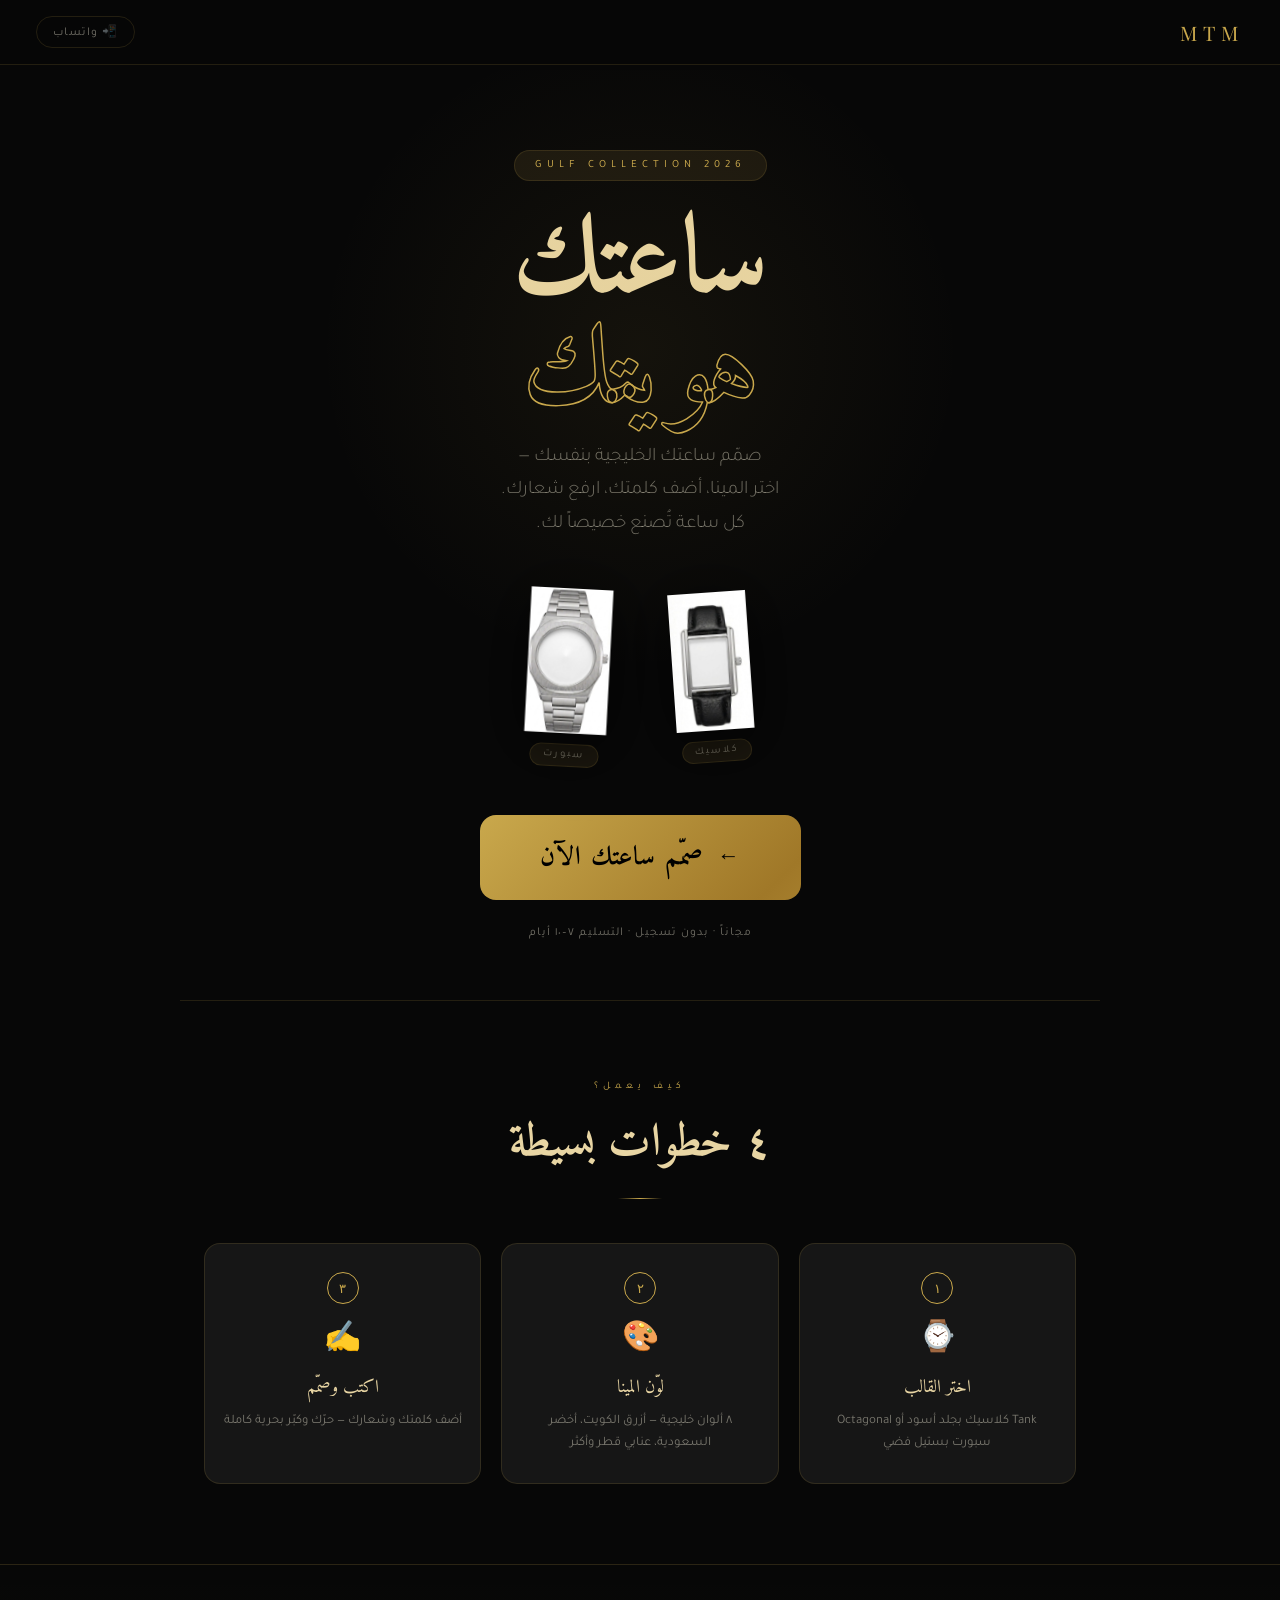
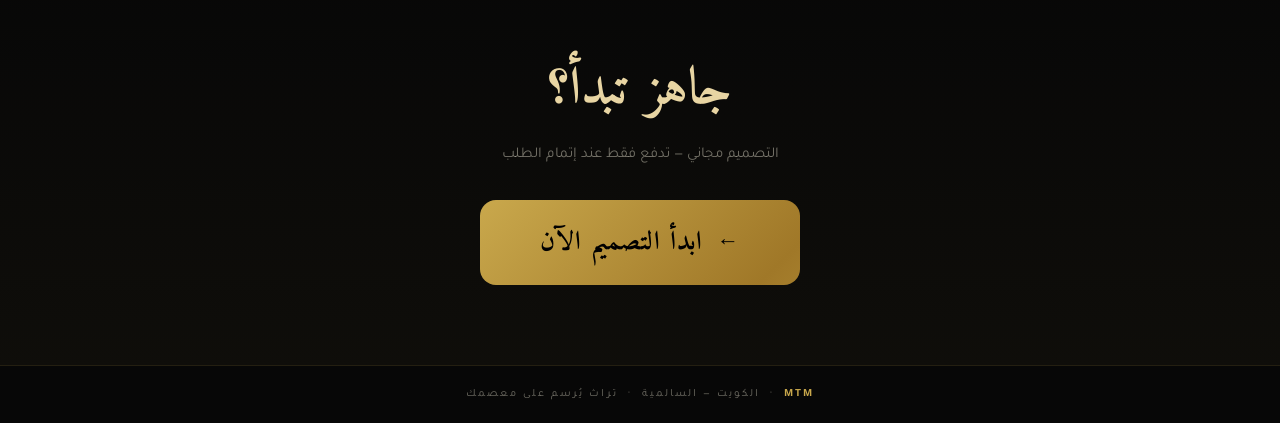
==== MTM_Watch_Designer.html @ 047b92a1 "Add files via upload" ====
<!DOCTYPE html>
<html lang="ar" dir="rtl">
<head>
<meta charset="UTF-8">
<meta name="viewport" content="width=device-width, initial-scale=1.0, user-scalable=no">
<title>MTM — صمّم ساعتك الخليجية</title>
<link href="https://fonts.googleapis.com/css2?family=Amiri:wght@400;700&family=Tajawal:wght@300;400;700&family=Playfair+Display:wght@400;700&display=swap" rel="stylesheet">
<style>
*{box-sizing:border-box;margin:0;padding:0;-webkit-tap-highlight-color:transparent}
:root{
  --gold:#c9a84c;--gold-light:#e8d5a3;--gold-dim:rgba(201,168,76,0.1);
  --black:#070707;--black2:#0f0f0f;--black3:#161616;--black4:#1e1e1e;
  --text:#f0ead8;--text-dim:rgba(240,234,216,0.45);
  --border:rgba(201,168,76,0.15);
}
html,body{min-height:100vh;background:var(--black);overflow-x:hidden}
body{font-family:'Tajawal',sans-serif;color:var(--text)}

/* ══════════════════════════════
   SHARED
══════════════════════════════ */
.page{display:none;min-height:100vh}
.page.active{display:block}

/* NAV */
nav{
  position:fixed;top:0;left:0;right:0;z-index:200;
  padding:16px 36px;
  display:flex;justify-content:space-between;align-items:center;
  border-bottom:1px solid var(--border);
  background:rgba(7,7,7,0.94);
  backdrop-filter:blur(24px);
}
.nav-logo{font-family:'Playfair Display',serif;font-size:20px;color:var(--gold);letter-spacing:6px;cursor:pointer}
.nav-back{
  display:none;align-items:center;gap:8px;
  background:transparent;border:1px solid var(--border);
  color:var(--text-dim);font-family:'Tajawal',sans-serif;font-size:13px;
  padding:7px 16px;border-radius:30px;cursor:pointer;transition:all .2s;
}
.nav-back:hover{border-color:var(--gold);color:var(--text)}
.nav-back.show{display:flex}
.nav-waio{
  font-size:12px;color:var(--text-dim);letter-spacing:1px;
  border:1px solid var(--border);padding:7px 16px;border-radius:30px;
  background:transparent;cursor:pointer;transition:all .2s;font-family:'Tajawal',sans-serif;
}
.nav-waio:hover{border-color:var(--gold);color:var(--gold)}

/* ══════════════════════════════
   PAGE 1 — LANDING
══════════════════════════════ */
#landing{padding-top:70px}

/* HERO */
.hero{
  min-height:100vh;display:flex;flex-direction:column;
  justify-content:center;align-items:center;text-align:center;
  padding:80px 24px 60px;position:relative;overflow:hidden;
}
.hero-glow{
  position:absolute;top:30%;left:50%;transform:translate(-50%,-50%);
  width:700px;height:700px;
  background:radial-gradient(circle,rgba(201,168,76,0.07) 0%,transparent 65%);
  pointer-events:none;
}
.eyebrow{
  font-size:11px;letter-spacing:5px;color:var(--gold);text-transform:uppercase;
  border:1px solid var(--border);padding:8px 20px;border-radius:30px;
  background:var(--gold-dim);margin-bottom:28px;
}
.hero-title{
  font-family:'Amiri',serif;
  font-size:clamp(52px,10vw,110px);
  color:var(--gold-light);line-height:1.0;margin-bottom:12px;
}
.hero-title .outline{
  color:transparent;-webkit-text-stroke:1.5px var(--gold);
}
.hero-sub{
  font-size:clamp(15px,2.2vw,19px);color:var(--text-dim);
  max-width:520px;line-height:1.75;margin-bottom:52px;font-weight:300;
}

/* WATCH PAIR */
.watch-pair{
  display:flex;gap:28px;justify-content:center;align-items:flex-end;
  margin-bottom:52px;
}
.wp{display:flex;flex-direction:column;align-items:center;gap:10px;cursor:pointer;transition:transform .35s}
.wp:hover{transform:translateY(-10px)}
.wp:nth-child(1){transform:rotate(-4deg) translateX(8px)}
.wp:nth-child(1):hover{transform:rotate(-4deg) translateX(8px) translateY(-10px)}
.wp:nth-child(2){transform:rotate(3deg) translateX(-8px) scale(1.05)}
.wp:nth-child(2):hover{transform:rotate(3deg) translateX(-8px) scale(1.05) translateY(-10px)}
.wp img{
  width:100px;height:138px;object-fit:contain;
  filter:drop-shadow(0 12px 30px rgba(0,0,0,0.7));
  border-radius:6px;
}
.wp-tag{
  font-size:10px;letter-spacing:2px;color:var(--text-dim);text-transform:uppercase;
  background:var(--gold-dim);border:1px solid var(--border);
  padding:4px 12px;border-radius:20px;
}

/* CTA */
@keyframes pulse-gold{
  0%{box-shadow:0 8px 32px rgba(201,168,76,0.3),0 0 0 0 rgba(201,168,76,0.35)}
  70%{box-shadow:0 8px 32px rgba(201,168,76,0.3),0 0 0 18px rgba(201,168,76,0)}
  100%{box-shadow:0 8px 32px rgba(201,168,76,0.3),0 0 0 0 rgba(201,168,76,0)}
}
.btn-cta{
  padding:20px 60px;
  background:linear-gradient(135deg,var(--gold),#a07828,var(--gold));
  background-size:200%;border:none;border-radius:16px;
  color:#000;font-family:'Amiri',serif;font-size:clamp(20px,3vw,26px);
  font-weight:700;letter-spacing:1px;cursor:pointer;
  transition:all .35s;
  animation:pulse-gold 2.5s infinite;
  display:inline-flex;align-items:center;gap:14px;
}
.btn-cta:hover{background-position:100%;transform:translateY(-3px);animation:none;box-shadow:0 18px 50px rgba(201,168,76,0.45)}
.btn-cta .ic{font-size:22px;transition:transform .3s}
.btn-cta:hover .ic{transform:translateX(-4px)}
.cta-note{margin-top:14px;font-size:12px;color:var(--text-dim);letter-spacing:1px}

/* STEPS */
.steps-sec{
  padding:80px 24px;max-width:920px;margin:0 auto;text-align:center;
  border-top:1px solid var(--border);
}
.sec-eyebrow{font-size:10px;letter-spacing:5px;color:var(--gold);text-transform:uppercase;margin-bottom:10px}
.sec-title{font-family:'Amiri',serif;font-size:clamp(28px,4vw,46px);color:var(--gold-light);margin-bottom:8px}
.gold-line{width:44px;height:1px;background:linear-gradient(90deg,transparent,var(--gold),transparent);margin:14px auto 44px}
.steps-grid{display:grid;grid-template-columns:repeat(3,1fr);gap:20px}
@media(max-width:600px){.steps-grid{grid-template-columns:1fr}.wp img{width:80px;height:110px}.hero-title{font-size:clamp(42px,12vw,80px)}}
.scard{
  background:var(--black3);border:1px solid var(--border);
  border-radius:16px;padding:28px 18px;transition:all .3s;
}
.scard:hover{border-color:rgba(201,168,76,0.4);transform:translateY(-5px)}
.scard-num{
  width:32px;height:32px;border:1px solid var(--gold);border-radius:50%;
  color:var(--gold);font-family:'Playfair Display',serif;font-size:13px;
  display:flex;align-items:center;justify-content:center;margin:0 auto 14px;
}
.scard-ico{font-size:30px;margin-bottom:12px}
.scard-title{font-family:'Amiri',serif;font-size:18px;color:var(--gold-light);margin-bottom:8px}
.scard-desc{font-size:13px;color:var(--text-dim);line-height:1.7}

/* BOTTOM CTA */
.bottom{
  padding:80px 24px;text-align:center;
  border-top:1px solid var(--border);
  background:linear-gradient(0deg,rgba(201,168,76,0.04),transparent);
}
.bottom h2{font-family:'Amiri',serif;font-size:clamp(28px,5vw,52px);color:var(--gold-light);margin-bottom:10px}
.bottom p{font-size:15px;color:var(--text-dim);margin-bottom:36px}

footer{text-align:center;padding:22px;border-top:1px solid var(--border);font-size:11px;color:var(--text-dim);letter-spacing:2px}
footer b{color:var(--gold)}

/* ══════════════════════════════
   PAGE 2 — EDITOR
══════════════════════════════ */
#editor{padding-top:70px}

.editor-layout{
  display:grid;grid-template-columns:1fr 380px;
  max-width:1120px;margin:0 auto;padding:28px 20px 60px;
  align-items:start;gap:0;
}
@media(max-width:820px){.editor-layout{grid-template-columns:1fr}}

.preview-col{display:flex;flex-direction:column;align-items:center;gap:14px;position:sticky;top:80px}
.canvas-lbl{font-size:10px;letter-spacing:3px;color:var(--text-dim);text-transform:uppercase}
#watchCanvas{
  display:block;max-width:360px;width:100%;
  filter:drop-shadow(0 18px 50px rgba(0,0,0,0.8));
  touch-action:none;cursor:default;border-radius:4px;
}
#watchCanvas.cur-move{cursor:move}
#watchCanvas.cur-resize{cursor:nwse-resize}
.drag-hint{font-size:11px;color:var(--text-dim);text-align:center;max-width:320px;line-height:1.6}
.drag-hint b{color:var(--gold)}

.ctrl-col{padding-left:28px;display:flex;flex-direction:column;gap:16px}
@media(max-width:820px){.ctrl-col{padding-left:0;padding-top:16px}}

.sec{background:var(--black3);border:1px solid var(--border);border-radius:14px;padding:18px}
.sec-hdr{display:flex;align-items:center;gap:10px;margin-bottom:14px}
.badge{
  width:26px;height:26px;border:1px solid var(--gold);border-radius:50%;
  color:var(--gold);font-family:'Playfair Display',serif;font-size:11px;
  display:flex;align-items:center;justify-content:center;flex-shrink:0;
}
.stitle{font-family:'Amiri',serif;font-size:17px;color:var(--gold-light)}

/* watch selector */
.wgrid{display:grid;grid-template-columns:1fr 1fr;gap:10px}
.wopt{position:relative;border:2px solid var(--border);border-radius:12px;overflow:hidden;cursor:pointer;transition:all .3s;background:#f4f4f4}
.wopt img{width:100%;height:150px;object-fit:contain;padding:8px;display:block;transition:transform .3s}
.wopt:hover{border-color:rgba(201,168,76,0.6);transform:translateY(-2px)}
.wopt:hover img{transform:scale(1.04)}
.wopt.active{border-color:var(--gold);box-shadow:0 0 0 1px var(--gold),0 4px 18px rgba(201,168,76,0.2)}
.wlbl{text-align:center;padding:6px 8px 10px;background:var(--black3)}
.wname{font-family:'Amiri',serif;font-size:14px;color:var(--gold-light);margin-bottom:1px}
.wdesc{font-size:10px;color:var(--text-dim)}
.chk{position:absolute;top:7px;right:7px;width:19px;height:19px;background:var(--gold);border-radius:50%;color:#000;font-size:10px;display:none;align-items:center;justify-content:center;font-weight:900;z-index:2}
.wopt.active .chk{display:flex}

/* colors */
.cgrid{display:grid;grid-template-columns:repeat(4,1fr);gap:8px}
.cbtn{height:44px;border-radius:10px;border:2px solid transparent;cursor:pointer;transition:all .22s;display:flex;align-items:flex-end;justify-content:center;padding-bottom:4px}
.cbtn:hover{transform:scale(1.08)}
.cbtn.active{border-color:var(--gold)!important;box-shadow:0 0 0 1px var(--gold)}
.cbtn span{font-size:9px;color:rgba(255,255,255,0.85);font-weight:700;text-shadow:0 1px 3px rgba(0,0,0,0.9)}

/* text input */
.tinp-wrap{background:rgba(0,0,0,0.3);border:1px solid var(--border);border-radius:10px;padding:12px;transition:border-color .3s}
.tinp-wrap:focus-within{border-color:rgba(201,168,76,0.5)}
.lbl{font-size:10px;letter-spacing:2px;color:var(--text-dim);text-transform:uppercase;display:block;margin-bottom:8px}
.tinp{width:100%;background:transparent;border:none;outline:none;color:var(--gold-light);font-family:'Amiri',serif;font-size:22px;text-align:center;direction:rtl;caret-color:var(--gold)}
.tinp::placeholder{color:rgba(201,168,76,0.15);font-size:16px}

.font-row{display:flex;gap:7px;flex-wrap:wrap;margin-top:10px}
.fpill{padding:5px 12px;border:1px solid var(--border);border-radius:30px;background:transparent;color:var(--text-dim);font-size:12px;cursor:pointer;transition:all .2s}
.fpill:hover{border-color:var(--gold);color:var(--text)}
.fpill.active{background:rgba(201,168,76,0.1);border-color:var(--gold);color:var(--gold-light)}

.tcolor-row{display:flex;gap:7px;margin-top:10px;flex-wrap:wrap}
.tclr{width:26px;height:26px;border-radius:50%;border:2px solid transparent;cursor:pointer;transition:all .2s}
.tclr:hover{transform:scale(1.15)}
.tclr.active{border-color:var(--gold);box-shadow:0 0 0 1px var(--gold)}

.slider-row{display:flex;align-items:center;gap:10px;margin-top:10px}
.slbl{font-size:11px;color:var(--text-dim);width:26px;text-align:center}
input[type=range]{flex:1;-webkit-appearance:none;height:3px;background:var(--border);border-radius:2px;outline:none}
input[type=range]::-webkit-slider-thumb{-webkit-appearance:none;width:16px;height:16px;border-radius:50%;background:var(--gold);cursor:pointer;box-shadow:0 0 6px rgba(201,168,76,.5)}

/* image upload */
.upload-area{border:1.5px dashed var(--border);border-radius:10px;padding:16px;text-align:center;cursor:pointer;transition:all .3s;position:relative}
.upload-area:hover{border-color:var(--gold);background:rgba(201,168,76,0.03)}
.upload-area input{position:absolute;inset:0;opacity:0;cursor:pointer;width:100%;height:100%}
.upload-ico{font-size:24px;margin-bottom:5px}
.upload-txt{font-size:12px;color:var(--text-dim)}
.upload-txt b{color:var(--gold);display:block;margin-bottom:2px}
.img-ctrls{display:none;margin-top:10px}
.img-ctrls.show{display:block}
.layer-btns{display:flex;gap:7px;margin-top:8px}
.lbtn{flex:1;padding:6px;border:1px solid var(--border);border-radius:8px;background:transparent;color:var(--text-dim);font-size:12px;cursor:pointer;transition:all .2s;font-family:'Tajawal',sans-serif}
.lbtn:hover{border-color:var(--gold);color:var(--text)}
.lbtn.rm:hover{border-color:#e55;color:#e55}

/* action buttons */
.btn-gold{width:100%;padding:14px;background:linear-gradient(135deg,var(--gold),#9a6e1a);border:none;border-radius:12px;color:#000;font-family:'Amiri',serif;font-size:19px;font-weight:700;cursor:pointer;transition:all .3s;box-shadow:0 6px 20px rgba(201,168,76,.25)}
.btn-gold:hover{transform:translateY(-2px);box-shadow:0 12px 30px rgba(201,168,76,.35)}
.btn-out{width:100%;padding:11px;background:transparent;border:1px solid var(--border);border-radius:12px;color:var(--text-dim);font-size:13px;cursor:pointer;transition:all .3s;margin-top:8px;font-family:'Tajawal',sans-serif}
.btn-out:hover{border-color:var(--gold);color:var(--text)}
</style>
</head>
<body>

<!-- NAV (shared) -->
<nav>
  <div class="nav-logo" onclick="goPage('landing')">MTM</div>
  <button class="nav-back" id="navBack" onclick="goPage('landing')">← رجوع للرئيسية</button>
  <button class="nav-waio" onclick="openWA()">📲 واتساب</button>
</nav>

<!-- ══════════════════════════════
     PAGE 1: LANDING
══════════════════════════════ -->
<div class="page active" id="landing">

  <section class="hero">
    <div class="hero-glow"></div>
    <div class="eyebrow">Gulf Collection 2026</div>
    <h1 class="hero-title">
      ساعتك<br><span class="outline">هويتك</span>
    </h1>
    <p class="hero-sub">
      صمّم ساعتك الخليجية بنفسك —<br>
      اختر المينا، أضف كلمتك، ارفع شعارك.<br>
      كل ساعة تُصنع خصيصاً لك.
    </p>

    <div class="watch-pair">
      <div class="wp" onclick="goPage('editor')">
        <img id="lp1" src="" alt="كلاسيك">
        <span class="wp-tag">كلاسيك</span>
      </div>
      <div class="wp" onclick="goPage('editor')">
        <img id="lp2" src="" alt="سبورت">
        <span class="wp-tag">سبورت</span>
      </div>
    </div>

    <div style="display:flex;flex-direction:column;align-items:center;gap:12px">
      <button class="btn-cta" onclick="goPage('editor')">
        <span class="ic">←</span>
        صمّم ساعتك الآن
      </button>
      <span class="cta-note">مجاناً · بدون تسجيل · التسليم ٧–١٠ أيام</span>
    </div>
  </section>

  <section class="steps-sec">
    <div class="sec-eyebrow">كيف يعمل؟</div>
    <h2 class="sec-title">٤ خطوات بسيطة</h2>
    <div class="gold-line"></div>
    <div class="steps-grid">
      <div class="scard">
        <div class="scard-num">١</div>
        <div class="scard-ico">⌚</div>
        <div class="scard-title">اختر القالب</div>
        <div class="scard-desc">Tank كلاسيك بجلد أسود أو Octagonal سبورت بستيل فضي</div>
      </div>
      <div class="scard">
        <div class="scard-num">٢</div>
        <div class="scard-ico">🎨</div>
        <div class="scard-title">لوّن المينا</div>
        <div class="scard-desc">٨ ألوان خليجية — أزرق الكويت، أخضر السعودية، عنابي قطر وأكثر</div>
      </div>
      <div class="scard">
        <div class="scard-num">٣</div>
        <div class="scard-ico">✍️</div>
        <div class="scard-title">اكتب وصمّم</div>
        <div class="scard-desc">أضف كلمتك وشعارك — حرّك وكبّر بحرية كاملة</div>
      </div>
    </div>
  </section>

  <section class="bottom">
    <h2>جاهز تبدأ؟</h2>
    <p>التصميم مجاني — تدفع فقط عند إتمام الطلب</p>
    <button class="btn-cta" onclick="goPage('editor')">
      <span class="ic">←</span> ابدأ التصميم الآن
    </button>
  </section>

  <footer><b>MTM</b> &nbsp;·&nbsp; الكويت — السالمية &nbsp;·&nbsp; تراث يُرسم على معصمك</footer>
</div>

<!-- ══════════════════════════════
     PAGE 2: EDITOR
══════════════════════════════ -->
<div class="page" id="editor">
  <div class="editor-layout">

    <!-- CANVAS -->
    <div class="preview-col">
      <span class="canvas-lbl">المحرر المباشر</span>
      <canvas id="watchCanvas" width="500" height="620"></canvas>
      <p class="drag-hint"><b>اسحب</b> النص أو الصورة لتحريكهما · <b>اسحب الزاوية</b> لتغيير الحجم</p>
    </div>

    <!-- CONTROLS -->
    <div class="ctrl-col">

      <!-- 1. Template -->
      <div class="sec">
        <div class="sec-hdr"><div class="badge">١</div><div class="stitle">اختر القالب</div></div>
        <div class="wgrid">
          <div class="wopt active" id="opt1" onclick="selWatch(1)">
            <div class="chk">✓</div>
            <img id="th1" src="" alt="كلاسيك">
            <div class="wlbl"><div class="wname">كلاسيك</div><div class="wdesc">Tank · جلد</div></div>
          </div>
          <div class="wopt" id="opt2" onclick="selWatch(2)">
            <div class="chk">✓</div>
            <img id="th2" src="" alt="سبورت">
            <div class="wlbl"><div class="wname">سبورت</div><div class="wdesc">Octagonal · ستيل</div></div>
          </div>
        </div>
      </div>

      <!-- 2. Color -->
      <div class="sec">
        <div class="sec-hdr"><div class="badge">٢</div><div class="stitle">لون المينا</div></div>
        <div class="cgrid">
          <button class="cbtn active" style="background:linear-gradient(135deg,#1a3a7a,#0d2055)" data-color="#1a3a7a" data-name="أزرق كويتي" onclick="setDial(this)"><span>كويت</span></button>
          <button class="cbtn" style="background:linear-gradient(135deg,#0f4a1a,#062e0e)" data-color="#0f4a1a" data-name="أخضر سعودي" onclick="setDial(this)"><span>سعودية</span></button>
          <button class="cbtn" style="background:linear-gradient(135deg,#7a1a40,#4a0d26)" data-color="#7a1a40" data-name="عنابي قطري" onclick="setDial(this)"><span>قطر</span></button>
          <button class="cbtn" style="background:linear-gradient(135deg,#111,#222);border-color:rgba(255,255,255,0.1)!important" data-color="#111111" data-name="أسود فاخر" onclick="setDial(this)"><span>إمارات</span></button>
          <button class="cbtn" style="background:linear-gradient(135deg,#4a0d0d,#2e0808)" data-color="#4a0d0d" data-name="أحمر بحريني" onclick="setDial(this)"><span>بحرين</span></button>
          <button class="cbtn" style="background:linear-gradient(135deg,#1a4a1a,#0d2e0d)" data-color="#1a4a1a" data-name="أخضر عُماني" onclick="setDial(this)"><span>عُمان</span></button>
          <button class="cbtn" style="background:linear-gradient(135deg,#c9a84c,#8a6820)" data-color="#8a6820" data-name="ذهبي فاخر" onclick="setDial(this)"><span>ذهبي</span></button>
          <button class="cbtn" style="background:linear-gradient(135deg,#efefef,#d5d5d5)" data-color="#e8e8e8" data-name="أبيض كريمي" onclick="setDial(this)"><span style="color:#555">أبيض</span></button>
        </div>
      </div>

      <!-- 3. Text -->
      <div class="sec">
        <div class="sec-hdr"><div class="badge">٣</div><div class="stitle">النص (اسحبه للتحريك)</div></div>
        <div class="tinp-wrap">
          <span class="lbl">اكتب هنا</span>
          <input class="tinp" id="textInput" type="text" maxlength="20" placeholder="اكتب..." value="" dir="rtl" oninput="updText()">
        </div>
        <div class="font-row">
          <button class="fpill active" onclick="setFont(this,'Amiri')">أميري</button>
          <button class="fpill" onclick="setFont(this,'Tajawal')">تجوال</button>
          <button class="fpill" onclick="setFont(this,'serif')" style="direction:ltr">Classic</button>
        </div>
        <div style="margin-top:10px">
          <span class="lbl" style="margin-bottom:6px;display:block">لون النص</span>
          <div class="tcolor-row">
            <div class="tclr active" style="background:#fff" data-tc="#ffffff" onclick="setTC(this)"></div>
            <div class="tclr" style="background:#c9a84c" data-tc="#c9a84c" onclick="setTC(this)"></div>
            <div class="tclr" style="background:#000;border-color:#333" data-tc="#000000" onclick="setTC(this)"></div>
            <div class="tclr" style="background:#e8d5a3" data-tc="#e8d5a3" onclick="setTC(this)"></div>
            <div class="tclr" style="background:#7ec8e3" data-tc="#7ec8e3" onclick="setTC(this)"></div>
            <div class="tclr" style="background:#f4a261" data-tc="#f4a261" onclick="setTC(this)"></div>
          </div>
        </div>
        <div class="slider-row">
          <span class="slbl">ص</span>
          <input type="range" id="fontSz" min="14" max="60" value="28" oninput="updText()">
          <span class="slbl">ك</span>
        </div>
      </div>

      <!-- 4. Image -->
      <div class="sec">
        <div class="sec-hdr"><div class="badge">٤</div><div class="stitle">أضف صورة (اسحبها)</div></div>
        <div class="upload-area">
          <input type="file" accept="image/*" onchange="loadImg(event)">
          <div class="upload-ico">🖼</div>
          <div class="upload-txt"><b>ارفع صورتك</b>شعار · نقش · رمز</div>
        </div>
        <div class="img-ctrls" id="imgCtrls">
          <span class="lbl" style="margin:8px 0 4px;display:block">حجم الصورة</span>
          <div class="slider-row">
            <span class="slbl">ص</span>
            <input type="range" id="imgSz" min="20" max="300" value="100" oninput="updImgSz()">
            <span class="slbl">ك</span>
          </div>
          <div class="layer-btns">
            <button class="lbtn" onclick="bringF()">للأمام ↑</button>
            <button class="lbtn" onclick="sendB()">للخلف ↓</button>
            <button class="lbtn rm" onclick="rmImg()">🗑 حذف</button>
          </div>
        </div>
      </div>

      <!-- Actions -->
      <div>
        <button class="btn-gold" onclick="openWA()">📲 اطلب تصميمك على واتساب</button>
        <button class="btn-out" onclick="dlCanvas()">⬇ تحميل التصميم PNG</button>
      </div>

    </div>
  </div>
</div>

<!-- ══════════════════════════════
     JAVASCRIPT
══════════════════════════════ -->
<script>
// ── IMAGES ──
var I1=new Image(), I2=new Image();
I1.src='[data-uri]';
I2.src='[data-uri]';
['lp1','th1'].forEach(function(id){document.getElementById(id).src=I1.src});
['lp2','th2'].forEach(function(id){document.getElementById(id).src=I2.src});

// ── ROUTING ──
function goPage(name){
  document.querySelectorAll('.page').forEach(function(p){p.classList.remove('active')});
  document.getElementById(name).classList.add('active');
  document.getElementById('navBack').classList.toggle('show', name==='editor');
  window.scrollTo(0,0);
  if(name==='editor') draw();
}

// ── CANVAS ──
var canvas=document.getElementById('watchCanvas');
var ctx=canvas.getContext('2d');
var CW=canvas.width, CH=canvas.height;

var DIAL={
  1:{type:'rect',cx:.500,cy:.455,hw:.228,hh:.305},
  2:{type:'circ',cx:.500,cy:.450,r:.293}
};

var S={watchIdx:1,dialColor:'#1a3a7a',dialColorName:'أزرق كويتي',templateName:'كلاسيك — Tank'};
var TO={text:'',x:CW/2,y:CH*.455,font:'Amiri',size:28,color:'#ffffff',vis:false,drag:false,ox:0,oy:0};
var IO={img:null,x:CW/2-50,y:CH*.38,w:100,h:100,vis:false,drag:false,resize:false,ox:0,oy:0,layer:1};

function draw(){
  ctx.clearRect(0,0,CW,CH);
  var wi=S.watchIdx===1?I1:I2;
  ctx.drawImage(wi,0,0,CW,CH);
  var d=DIAL[S.watchIdx], cx=d.cx*CW, cy=d.cy*CH;
  ctx.save();
  if(d.type==='rect'){
    var dw=d.hw*CW*2,dh=d.hh*CH*2,rx=cx-dw/2,ry=cy-dh/2;
    rr(rx,ry,dw,dh,8); ctx.fillStyle=S.dialColor; ctx.fill();
    var g=ctx.createRadialGradient(cx-dw*.12,cy-dh*.15,0,cx,cy,Math.max(dw,dh)*.65);
    g.addColorStop(0,'rgba(255,255,255,.10)'); g.addColorStop(1,'rgba(0,0,0,.16)');
    rr(rx,ry,dw,dh,8); ctx.fillStyle=g; ctx.fill();
  } else {
    var r=d.r*CW;
    ctx.beginPath(); ctx.arc(cx,cy,r,0,Math.PI*2); ctx.fillStyle=S.dialColor; ctx.fill();
    var g2=ctx.createRadialGradient(cx-r*.18,cy-r*.18,0,cx,cy,r);
    g2.addColorStop(0,'rgba(255,255,255,.11)'); g2.addColorStop(1,'rgba(0,0,0,.20)');
    ctx.beginPath(); ctx.arc(cx,cy,r,0,Math.PI*2); ctx.fillStyle=g2; ctx.fill();
  }
  ctx.restore();
  if(IO.vis && IO.layer===0) drawIO();
  if(TO.vis) drawTO();
  if(IO.vis && IO.layer===1) drawIO();
  if(IO.vis) drawIOH();
  if(TO.vis && TO.text.trim()) drawTOH();
}

function drawTO(){
  if(!TO.text.trim()) return;
  ctx.save();
  ctx.font='700 '+TO.size+'px "'+TO.font+'",serif';
  ctx.fillStyle=TO.color; ctx.textAlign='center'; ctx.textBaseline='middle';
  ctx.shadowColor='rgba(0,0,0,.4)'; ctx.shadowBlur=4;
  ctx.fillText(TO.text,TO.x,TO.y);
  ctx.restore();
}
function drawTOH(){
  ctx.save();
  ctx.font='700 '+TO.size+'px "'+TO.font+'",serif';
  var tw=ctx.measureText(TO.text).width, th=TO.size;
  ctx.strokeStyle='rgba(201,168,76,.65)'; ctx.lineWidth=1.5; ctx.setLineDash([5,3]);
  ctx.strokeRect(TO.x-tw/2-6, TO.y-th/2-4, tw+12, th+8);
  ctx.restore();
}
function drawIO(){
  if(!IO.img) return;
  ctx.drawImage(IO.img,IO.x,IO.y,IO.w,IO.h);
}
function drawIOH(){
  if(!IO.img) return;
  ctx.save();
  ctx.strokeStyle='rgba(201,168,76,.75)'; ctx.lineWidth=1.5; ctx.setLineDash([5,3]);
  ctx.strokeRect(IO.x,IO.y,IO.w,IO.h); ctx.setLineDash([]);
  ctx.fillStyle='#c9a84c';
  ctx.beginPath(); ctx.arc(IO.x+IO.w,IO.y+IO.h,7,0,Math.PI*2); ctx.fill();
  ctx.restore();
}
function rr(x,y,w,h,r){
  ctx.beginPath();
  ctx.moveTo(x+r,y); ctx.lineTo(x+w-r,y); ctx.quadraticCurveTo(x+w,y,x+w,y+r);
  ctx.lineTo(x+w,y+h-r); ctx.quadraticCurveTo(x+w,y+h,x+w-r,y+h);
  ctx.lineTo(x+r,y+h); ctx.quadraticCurveTo(x,y+h,x,y+h-r);
  ctx.lineTo(x,y+r); ctx.quadraticCurveTo(x,y,x+r,y); ctx.closePath();
}

// ── HIT TESTS ──
function sc(){var r=canvas.getBoundingClientRect();return{x:CW/r.width,y:CH/r.height}}
function pt(cx,cy){var r=canvas.getBoundingClientRect(),s=sc();return{x:(cx-r.left)*s.x,y:(cy-r.top)*s.y}}
function hitTO(x,y){
  if(!TO.vis||!TO.text.trim()) return false;
  ctx.font='700 '+TO.size+'px "'+TO.font+'",serif';
  var tw=ctx.measureText(TO.text).width,th=TO.size;
  return x>=TO.x-tw/2-8&&x<=TO.x+tw/2+8&&y>=TO.y-th/2-6&&y<=TO.y+th/2+6;
}
function hitIO(x,y){return IO.vis&&x>=IO.x&&x<=IO.x+IO.w&&y>=IO.y&&y<=IO.y+IO.h}
function hitIOR(x,y){return IO.vis&&Math.abs(x-(IO.x+IO.w))<14&&Math.abs(y-(IO.y+IO.h))<14}

// ── DRAG ──
var activeEl=null;
function onDown(x,y){
  if(hitIOR(x,y)){activeEl='resize';IO.resize=true;canvas.className='cur-resize'}
  else if(IO.layer===1&&hitIO(x,y)){activeEl='img';IO.drag=true;IO.ox=x-IO.x;IO.oy=y-IO.y;canvas.className='cur-move'}
  else if(hitTO(x,y)){activeEl='text';TO.drag=true;TO.ox=x-TO.x;TO.oy=y-TO.y;canvas.className='cur-move'}
  else if(IO.layer===0&&hitIO(x,y)){activeEl='img';IO.drag=true;IO.ox=x-IO.x;IO.oy=y-IO.y;canvas.className='cur-move'}
}
function onMove(x,y){
  if(activeEl==='text'&&TO.drag){TO.x=x-TO.ox;TO.y=y-TO.oy;draw()}
  else if(activeEl==='img'&&IO.drag){IO.x=x-IO.ox;IO.y=y-IO.oy;draw()}
  else if(activeEl==='resize'&&IO.resize){
    var nw=Math.max(20,x-IO.x), ratio=IO.img.naturalWidth/IO.img.naturalHeight;
    IO.w=nw; IO.h=nw/ratio;
    document.getElementById('imgSz').value=nw;
    draw();
  } else {
    if(hitIOR(x,y)) canvas.className='cur-resize';
    else if(hitIO(x,y)||hitTO(x,y)) canvas.className='cur-move';
    else canvas.className='';
  }
}
function onUp(){activeEl=null;TO.drag=false;IO.drag=false;IO.resize=false;canvas.className=''}

canvas.addEventListener('mousedown',function(e){var p=pt(e.clientX,e.clientY);onDown(p.x,p.y);e.preventDefault()});
canvas.addEventListener('mousemove',function(e){var p=pt(e.clientX,e.clientY);onMove(p.x,p.y)});
canvas.addEventListener('mouseup',onUp);
canvas.addEventListener('mouseleave',onUp);
canvas.addEventListener('touchstart',function(e){var t=e.touches[0],p=pt(t.clientX,t.clientY);onDown(p.x,p.y);e.preventDefault()},{passive:false});
canvas.addEventListener('touchmove',function(e){var t=e.touches[0],p=pt(t.clientX,t.clientY);onMove(p.x,p.y);e.preventDefault()},{passive:false});
canvas.addEventListener('touchend',onUp);

// ── CONTROLS ──
function selWatch(i){
  S.watchIdx=i;
  document.querySelectorAll('.wopt').forEach(function(o){o.classList.remove('active')});
  document.getElementById('opt'+i).classList.add('active');
  S.templateName=i===1?'كلاسيك — Tank':'سبورت — Octagonal';
  draw();
}
function setDial(btn){
  document.querySelectorAll('.cbtn').forEach(function(b){b.classList.remove('active')});
  btn.classList.add('active');
  S.dialColor=btn.getAttribute('data-color');
  S.dialColorName=btn.getAttribute('data-name');
  draw();
}
function updText(){
  TO.text=document.getElementById('textInput').value;
  TO.size=parseInt(document.getElementById('fontSz').value);
  TO.vis=true; draw();
}
function setFont(btn,f){
  TO.font=f;
  document.querySelectorAll('.fpill').forEach(function(b){b.classList.remove('active')});
  btn.classList.add('active'); draw();
}
function setTC(el){
  TO.color=el.getAttribute('data-tc');
  document.querySelectorAll('.tclr').forEach(function(b){b.classList.remove('active')});
  el.classList.add('active'); draw();
}
function loadImg(e){
  var file=e.target.files[0]; if(!file) return;
  var rd=new FileReader();
  rd.onload=function(ev){
    var im=new Image();
    im.onload=function(){
      IO.img=im; IO.vis=true;
      var ratio=im.naturalWidth/im.naturalHeight;
      IO.w=100; IO.h=100/ratio;
      IO.x=CW/2-50; IO.y=CH*.36;
      document.getElementById('imgSz').value=100;
      document.getElementById('imgCtrls').classList.add('show');
      draw();
    };
    im.src=ev.target.result;
  };
  rd.readAsDataURL(file);
}
function updImgSz(){
  if(!IO.img) return;
  var nw=parseInt(document.getElementById('imgSz').value);
  var ratio=IO.img.naturalWidth/IO.img.naturalHeight;
  IO.w=nw; IO.h=nw/ratio; draw();
}
function bringF(){IO.layer=1;draw()}
function sendB(){IO.layer=0;draw()}
function rmImg(){IO.img=null;IO.vis=false;document.getElementById('imgCtrls').classList.remove('show');draw()}

function openWA(){
  var msg=encodeURIComponent('طلب تخصيص ساعة MTM\n\nالقالب: '+S.templateName+'\nلون المينا: '+S.dialColorName+'\nالنص: '+(TO.text||'—')+'\n\nأريد طلب هذه الساعة');
  window.open('https://wa.me/96599395020?text='+msg,'_blank');
}
function dlCanvas(){
  // draw clean (no handles)
  ctx.clearRect(0,0,CW,CH);
  var wi=S.watchIdx===1?I1:I2; ctx.drawImage(wi,0,0,CW,CH);
  var d=DIAL[S.watchIdx],cx=d.cx*CW,cy=d.cy*CH;
  ctx.save();
  if(d.type==='rect'){var dw=d.hw*CW*2,dh=d.hh*CH*2,rx=cx-dw/2,ry=cy-dh/2;rr(rx,ry,dw,dh,8);ctx.fillStyle=S.dialColor;ctx.fill();}
  else{var r=d.r*CW;ctx.beginPath();ctx.arc(cx,cy,r,0,Math.PI*2);ctx.fillStyle=S.dialColor;ctx.fill();}
  ctx.restore();
  if(IO.vis&&IO.layer===0) drawIO();
  if(TO.vis) drawTO();
  if(IO.vis&&IO.layer===1) drawIO();
  var link=document.createElement('a');
  link.download='MTM-Watch-Design.png';
  link.href=canvas.toDataURL('image/png');
  link.click();
  setTimeout(draw,100);
}

// init
I1.onload=function(){if(I2.complete) draw()};
I2.onload=function(){if(I1.complete) draw()};
if(I1.complete&&I2.complete) draw();
setTimeout(draw,500);
</script>
</body>
</html>
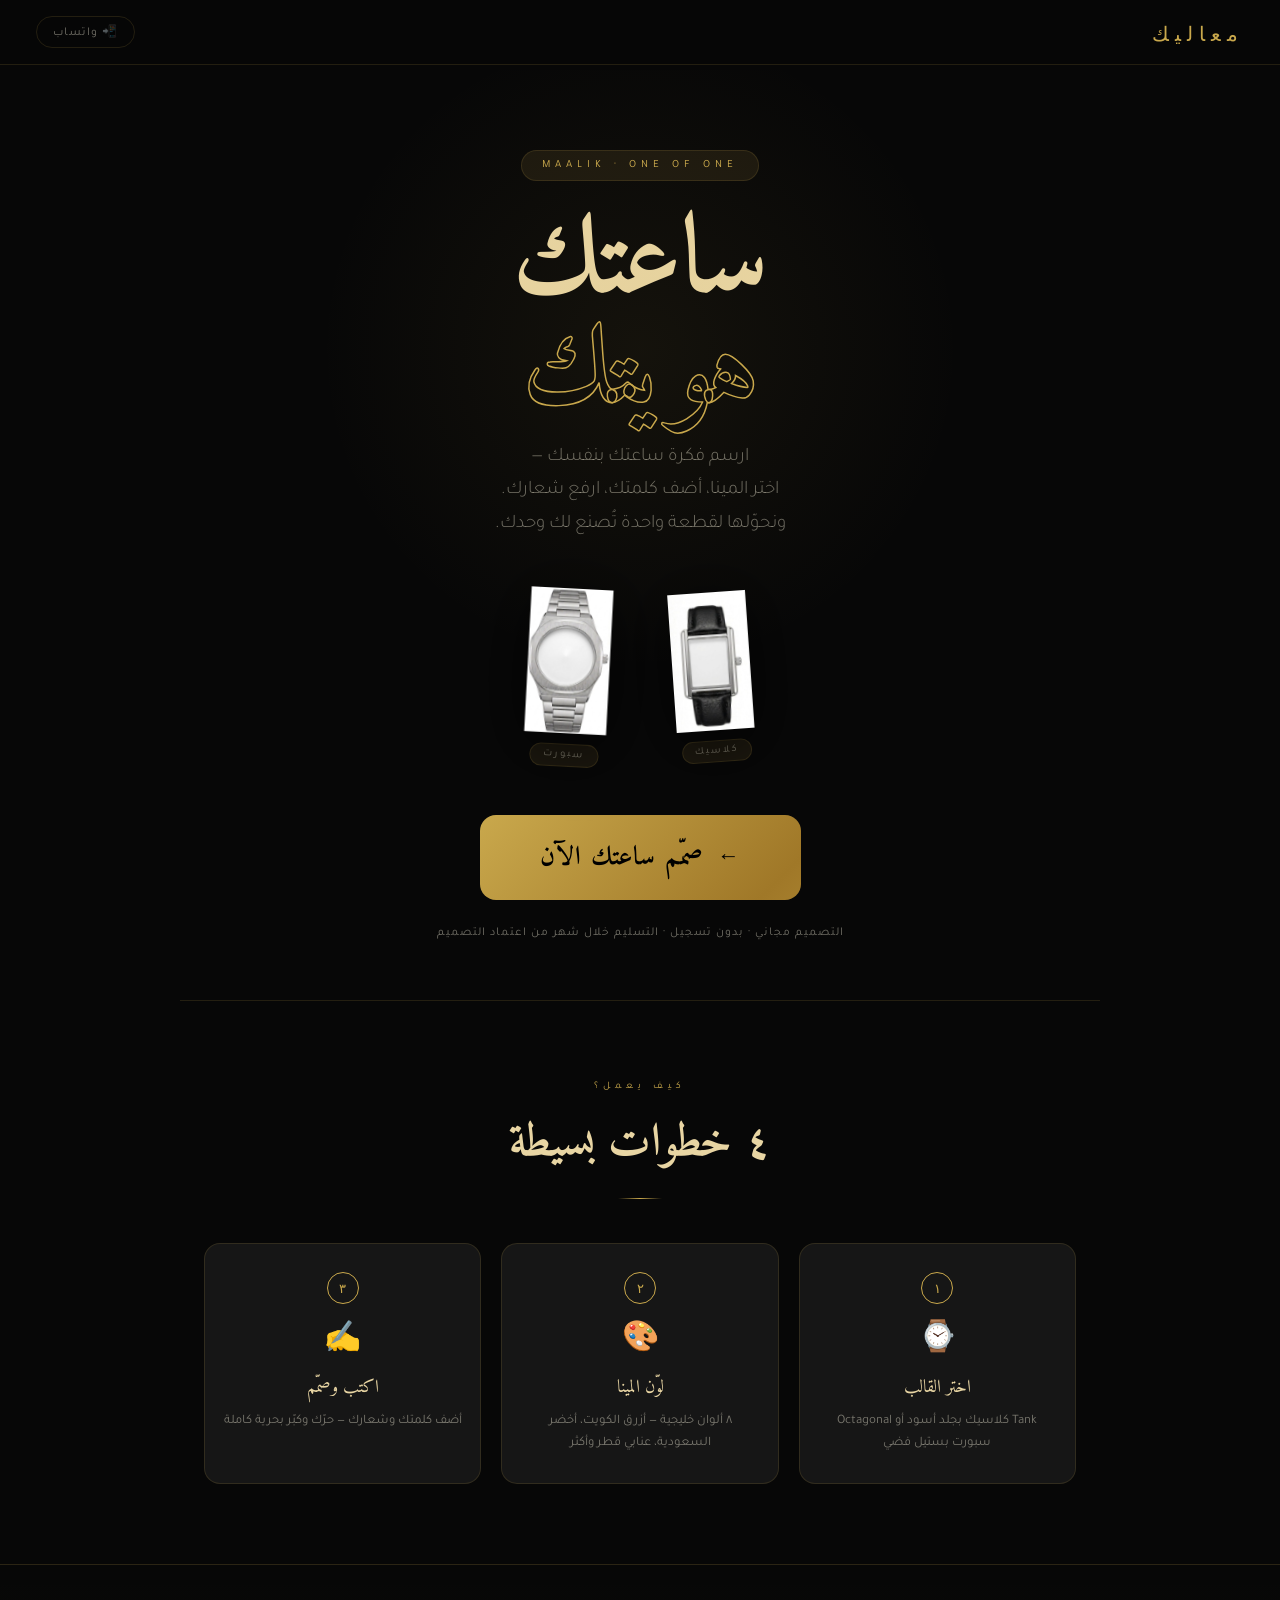
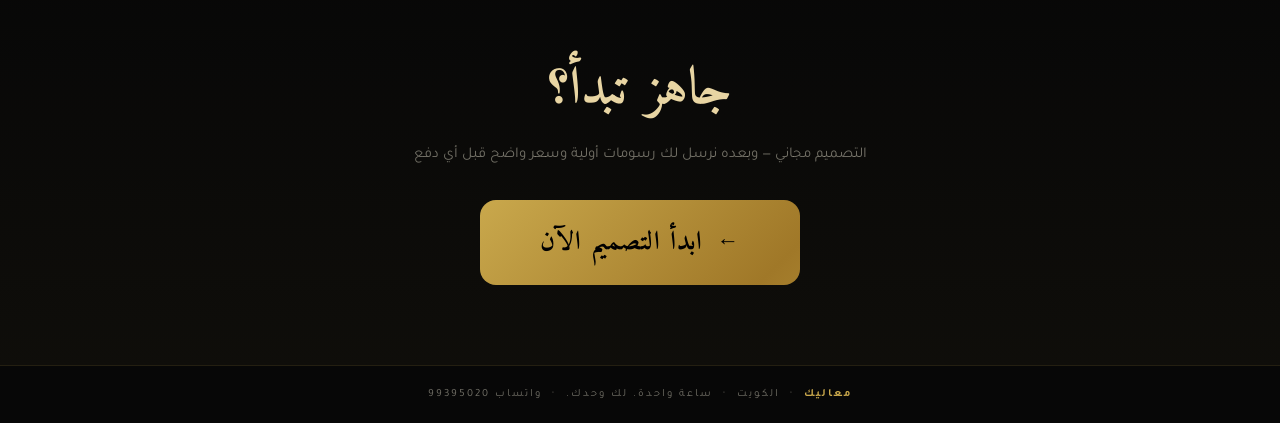
==== commit 72eba293: "Rebrand designer to معاليك (Maalik): name, copy, WhatsApp message" ====
--- a/MTM_Watch_Designer.html
+++ b/MTM_Watch_Designer.html
@@ -3,7 +3,7 @@
 <head>
 <meta charset="UTF-8">
 <meta name="viewport" content="width=device-width, initial-scale=1.0, user-scalable=no">
-<title>MTM — صمّم ساعتك الخليجية</title>
+<title>معاليك — صمّم ساعتك</title>
 <link href="https://fonts.googleapis.com/css2?family=Amiri:wght@400;700&family=Tajawal:wght@300;400;700&family=Playfair+Display:wght@400;700&display=swap" rel="stylesheet">
 <style>
 *{box-sizing:border-box;margin:0;padding:0;-webkit-tap-highlight-color:transparent}
@@ -264,7 +264,7 @@
 
 <!-- NAV (shared) -->
 <nav>
-  <div class="nav-logo" onclick="goPage('landing')">MTM</div>
+  <div class="nav-logo" onclick="goPage('landing')">معاليك</div>
   <button class="nav-back" id="navBack" onclick="goPage('landing')">← رجوع للرئيسية</button>
   <button class="nav-waio" onclick="openWA()">📲 واتساب</button>
 </nav>
@@ -276,14 +276,14 @@
 
   <section class="hero">
     <div class="hero-glow"></div>
-    <div class="eyebrow">Gulf Collection 2026</div>
+    <div class="eyebrow">MAALIK · One of One</div>
     <h1 class="hero-title">
       ساعتك<br><span class="outline">هويتك</span>
     </h1>
     <p class="hero-sub">
-      صمّم ساعتك الخليجية بنفسك —<br>
+      ارسم فكرة ساعتك بنفسك —<br>
       اختر المينا، أضف كلمتك، ارفع شعارك.<br>
-      كل ساعة تُصنع خصيصاً لك.
+      ونحوّلها لقطعة واحدة تُصنع لك وحدك.
     </p>
 
     <div class="watch-pair">
@@ -302,7 +302,7 @@
         <span class="ic">←</span>
         صمّم ساعتك الآن
       </button>
-      <span class="cta-note">مجاناً · بدون تسجيل · التسليم ٧–١٠ أيام</span>
+      <span class="cta-note">التصميم مجاني · بدون تسجيل · التسليم خلال شهر من اعتماد التصميم</span>
     </div>
   </section>
 
@@ -334,13 +334,13 @@
 
   <section class="bottom">
     <h2>جاهز تبدأ؟</h2>
-    <p>التصميم مجاني — تدفع فقط عند إتمام الطلب</p>
+    <p>التصميم مجاني — وبعده نرسل لك رسومات أولية وسعر واضح قبل أي دفع</p>
     <button class="btn-cta" onclick="goPage('editor')">
       <span class="ic">←</span> ابدأ التصميم الآن
     </button>
   </section>
 
-  <footer><b>MTM</b> &nbsp;·&nbsp; الكويت — السالمية &nbsp;·&nbsp; تراث يُرسم على معصمك</footer>
+  <footer><b>معاليك</b> &nbsp;·&nbsp; الكويت &nbsp;·&nbsp; ساعة واحدة. لك وحدك. &nbsp;·&nbsp; واتساب 99395020</footer>
 </div>
 
 <!-- ══════════════════════════════
@@ -656,7 +656,7 @@
 function rmImg(){IO.img=null;IO.vis=false;document.getElementById('imgCtrls').classList.remove('show');draw()}
 
 function openWA(){
-  var msg=encodeURIComponent('طلب تخصيص ساعة MTM\n\nالقالب: '+S.templateName+'\nلون المينا: '+S.dialColorName+'\nالنص: '+(TO.text||'—')+'\n\nأريد طلب هذه الساعة');
+  var msg=encodeURIComponent('طلب تصميم ساعة من معاليك\n\nالقالب: '+S.templateName+'\nلون المينا: '+S.dialColorName+'\nالنص: '+(TO.text||'—')+'\n\nأبغى أحجز جلسة تصميم لهذي الساعة');
   window.open('https://wa.me/96599395020?text='+msg,'_blank');
 }
 function dlCanvas(){
@@ -672,7 +672,7 @@
   if(TO.vis) drawTO();
   if(IO.vis&&IO.layer===1) drawIO();
   var link=document.createElement('a');
-  link.download='MTM-Watch-Design.png';
+  link.download='Maalik-Watch-Design.png';
   link.href=canvas.toDataURL('image/png');
   link.click();
   setTimeout(draw,100);
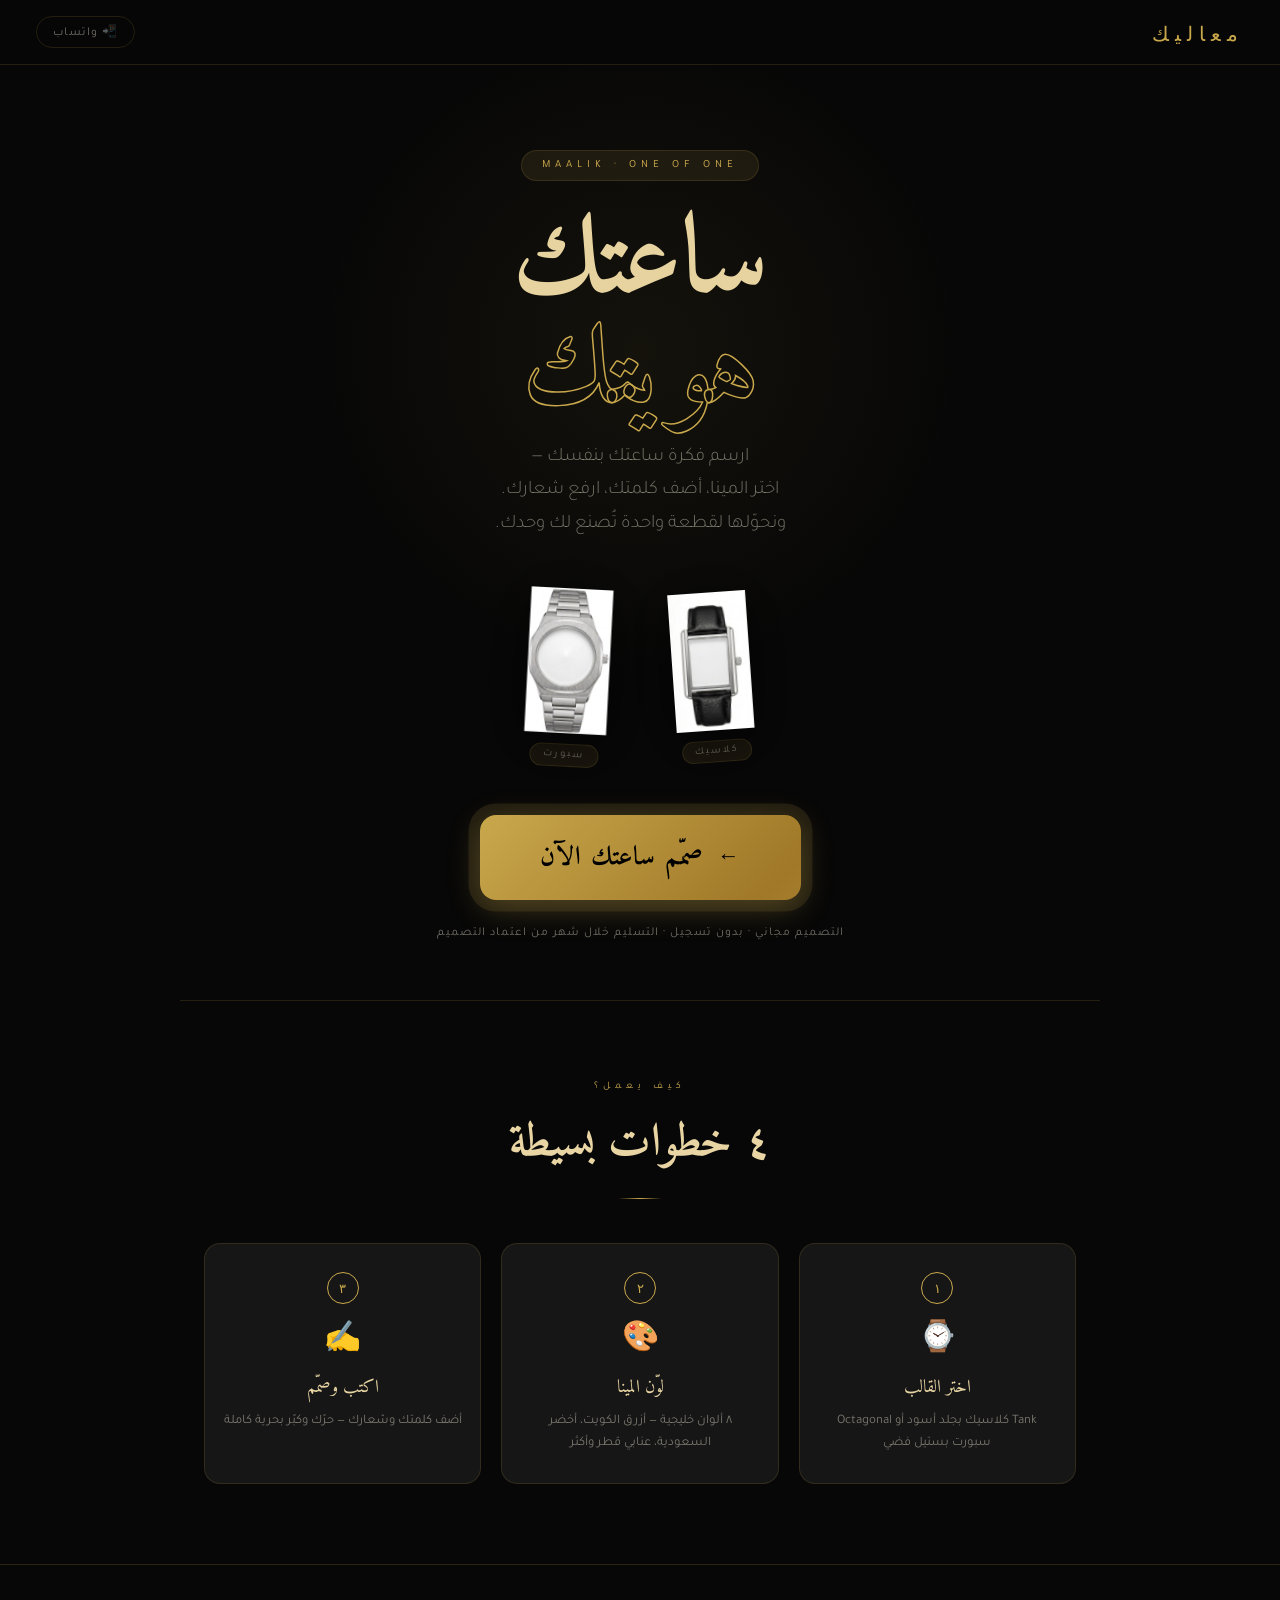
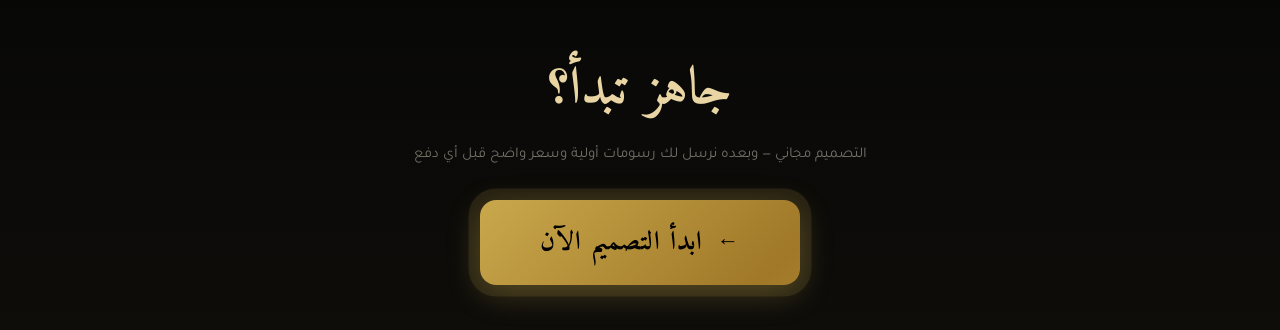
==== commit fbdb25cc: "Turn the repo into a standalone Maalik website for GitHub Pages - index.html: Maalik landing page (f" ====
--- a/MTM_Watch_Designer.html
+++ b/MTM_Watch_Designer.html
@@ -1,688 +1,12 @@
-<!DOCTYPE html>
+<!doctype html>
 <html lang="ar" dir="rtl">
 <head>
-<meta charset="UTF-8">
-<meta name="viewport" content="width=device-width, initial-scale=1.0, user-scalable=no">
+<meta charset="utf-8">
+<meta name="viewport" content="width=device-width, initial-scale=1">
 <title>معاليك — صمّم ساعتك</title>
-<link href="https://fonts.googleapis.com/css2?family=Amiri:wght@400;700&family=Tajawal:wght@300;400;700&family=Playfair+Display:wght@400;700&display=swap" rel="stylesheet">
-<style>
-*{box-sizing:border-box;margin:0;padding:0;-webkit-tap-highlight-color:transparent}
-:root{
-  --gold:#c9a84c;--gold-light:#e8d5a3;--gold-dim:rgba(201,168,76,0.1);
-  --black:#070707;--black2:#0f0f0f;--black3:#161616;--black4:#1e1e1e;
-  --text:#f0ead8;--text-dim:rgba(240,234,216,0.45);
-  --border:rgba(201,168,76,0.15);
-}
-html,body{min-height:100vh;background:var(--black);overflow-x:hidden}
-body{font-family:'Tajawal',sans-serif;color:var(--text)}
-
-/* ══════════════════════════════
-   SHARED
-══════════════════════════════ */
-.page{display:none;min-height:100vh}
-.page.active{display:block}
-
-/* NAV */
-nav{
-  position:fixed;top:0;left:0;right:0;z-index:200;
-  padding:16px 36px;
-  display:flex;justify-content:space-between;align-items:center;
-  border-bottom:1px solid var(--border);
-  background:rgba(7,7,7,0.94);
-  backdrop-filter:blur(24px);
-}
-.nav-logo{font-family:'Playfair Display',serif;font-size:20px;color:var(--gold);letter-spacing:6px;cursor:pointer}
-.nav-back{
-  display:none;align-items:center;gap:8px;
-  background:transparent;border:1px solid var(--border);
-  color:var(--text-dim);font-family:'Tajawal',sans-serif;font-size:13px;
-  padding:7px 16px;border-radius:30px;cursor:pointer;transition:all .2s;
-}
-.nav-back:hover{border-color:var(--gold);color:var(--text)}
-.nav-back.show{display:flex}
-.nav-waio{
-  font-size:12px;color:var(--text-dim);letter-spacing:1px;
-  border:1px solid var(--border);padding:7px 16px;border-radius:30px;
-  background:transparent;cursor:pointer;transition:all .2s;font-family:'Tajawal',sans-serif;
-}
-.nav-waio:hover{border-color:var(--gold);color:var(--gold)}
-
-/* ══════════════════════════════
-   PAGE 1 — LANDING
-══════════════════════════════ */
-#landing{padding-top:70px}
-
-/* HERO */
-.hero{
-  min-height:100vh;display:flex;flex-direction:column;
-  justify-content:center;align-items:center;text-align:center;
-  padding:80px 24px 60px;position:relative;overflow:hidden;
-}
-.hero-glow{
-  position:absolute;top:30%;left:50%;transform:translate(-50%,-50%);
-  width:700px;height:700px;
-  background:radial-gradient(circle,rgba(201,168,76,0.07) 0%,transparent 65%);
-  pointer-events:none;
-}
-.eyebrow{
-  font-size:11px;letter-spacing:5px;color:var(--gold);text-transform:uppercase;
-  border:1px solid var(--border);padding:8px 20px;border-radius:30px;
-  background:var(--gold-dim);margin-bottom:28px;
-}
-.hero-title{
-  font-family:'Amiri',serif;
-  font-size:clamp(52px,10vw,110px);
-  color:var(--gold-light);line-height:1.0;margin-bottom:12px;
-}
-.hero-title .outline{
-  color:transparent;-webkit-text-stroke:1.5px var(--gold);
-}
-.hero-sub{
-  font-size:clamp(15px,2.2vw,19px);color:var(--text-dim);
-  max-width:520px;line-height:1.75;margin-bottom:52px;font-weight:300;
-}
-
-/* WATCH PAIR */
-.watch-pair{
-  display:flex;gap:28px;justify-content:center;align-items:flex-end;
-  margin-bottom:52px;
-}
-.wp{display:flex;flex-direction:column;align-items:center;gap:10px;cursor:pointer;transition:transform .35s}
-.wp:hover{transform:translateY(-10px)}
-.wp:nth-child(1){transform:rotate(-4deg) translateX(8px)}
-.wp:nth-child(1):hover{transform:rotate(-4deg) translateX(8px) translateY(-10px)}
-.wp:nth-child(2){transform:rotate(3deg) translateX(-8px) scale(1.05)}
-.wp:nth-child(2):hover{transform:rotate(3deg) translateX(-8px) scale(1.05) translateY(-10px)}
-.wp img{
-  width:100px;height:138px;object-fit:contain;
-  filter:drop-shadow(0 12px 30px rgba(0,0,0,0.7));
-  border-radius:6px;
-}
-.wp-tag{
-  font-size:10px;letter-spacing:2px;color:var(--text-dim);text-transform:uppercase;
-  background:var(--gold-dim);border:1px solid var(--border);
-  padding:4px 12px;border-radius:20px;
-}
-
-/* CTA */
-@keyframes pulse-gold{
-  0%{box-shadow:0 8px 32px rgba(201,168,76,0.3),0 0 0 0 rgba(201,168,76,0.35)}
-  70%{box-shadow:0 8px 32px rgba(201,168,76,0.3),0 0 0 18px rgba(201,168,76,0)}
-  100%{box-shadow:0 8px 32px rgba(201,168,76,0.3),0 0 0 0 rgba(201,168,76,0)}
-}
-.btn-cta{
-  padding:20px 60px;
-  background:linear-gradient(135deg,var(--gold),#a07828,var(--gold));
-  background-size:200%;border:none;border-radius:16px;
-  color:#000;font-family:'Amiri',serif;font-size:clamp(20px,3vw,26px);
-  font-weight:700;letter-spacing:1px;cursor:pointer;
-  transition:all .35s;
-  animation:pulse-gold 2.5s infinite;
-  display:inline-flex;align-items:center;gap:14px;
-}
-.btn-cta:hover{background-position:100%;transform:translateY(-3px);animation:none;box-shadow:0 18px 50px rgba(201,168,76,0.45)}
-.btn-cta .ic{font-size:22px;transition:transform .3s}
-.btn-cta:hover .ic{transform:translateX(-4px)}
-.cta-note{margin-top:14px;font-size:12px;color:var(--text-dim);letter-spacing:1px}
-
-/* STEPS */
-.steps-sec{
-  padding:80px 24px;max-width:920px;margin:0 auto;text-align:center;
-  border-top:1px solid var(--border);
-}
-.sec-eyebrow{font-size:10px;letter-spacing:5px;color:var(--gold);text-transform:uppercase;margin-bottom:10px}
-.sec-title{font-family:'Amiri',serif;font-size:clamp(28px,4vw,46px);color:var(--gold-light);margin-bottom:8px}
-.gold-line{width:44px;height:1px;background:linear-gradient(90deg,transparent,var(--gold),transparent);margin:14px auto 44px}
-.steps-grid{display:grid;grid-template-columns:repeat(3,1fr);gap:20px}
-@media(max-width:600px){.steps-grid{grid-template-columns:1fr}.wp img{width:80px;height:110px}.hero-title{font-size:clamp(42px,12vw,80px)}}
-.scard{
-  background:var(--black3);border:1px solid var(--border);
-  border-radius:16px;padding:28px 18px;transition:all .3s;
-}
-.scard:hover{border-color:rgba(201,168,76,0.4);transform:translateY(-5px)}
-.scard-num{
-  width:32px;height:32px;border:1px solid var(--gold);border-radius:50%;
-  color:var(--gold);font-family:'Playfair Display',serif;font-size:13px;
-  display:flex;align-items:center;justify-content:center;margin:0 auto 14px;
-}
-.scard-ico{font-size:30px;margin-bottom:12px}
-.scard-title{font-family:'Amiri',serif;font-size:18px;color:var(--gold-light);margin-bottom:8px}
-.scard-desc{font-size:13px;color:var(--text-dim);line-height:1.7}
-
-/* BOTTOM CTA */
-.bottom{
-  padding:80px 24px;text-align:center;
-  border-top:1px solid var(--border);
-  background:linear-gradient(0deg,rgba(201,168,76,0.04),transparent);
-}
-.bottom h2{font-family:'Amiri',serif;font-size:clamp(28px,5vw,52px);color:var(--gold-light);margin-bottom:10px}
-.bottom p{font-size:15px;color:var(--text-dim);margin-bottom:36px}
-
-footer{text-align:center;padding:22px;border-top:1px solid var(--border);font-size:11px;color:var(--text-dim);letter-spacing:2px}
-footer b{color:var(--gold)}
-
-/* ══════════════════════════════
-   PAGE 2 — EDITOR
-══════════════════════════════ */
-#editor{padding-top:70px}
-
-.editor-layout{
-  display:grid;grid-template-columns:1fr 380px;
-  max-width:1120px;margin:0 auto;padding:28px 20px 60px;
-  align-items:start;gap:0;
-}
-@media(max-width:820px){.editor-layout{grid-template-columns:1fr}}
-
-.preview-col{display:flex;flex-direction:column;align-items:center;gap:14px;position:sticky;top:80px}
-.canvas-lbl{font-size:10px;letter-spacing:3px;color:var(--text-dim);text-transform:uppercase}
-#watchCanvas{
-  display:block;max-width:360px;width:100%;
-  filter:drop-shadow(0 18px 50px rgba(0,0,0,0.8));
-  touch-action:none;cursor:default;border-radius:4px;
-}
-#watchCanvas.cur-move{cursor:move}
-#watchCanvas.cur-resize{cursor:nwse-resize}
-.drag-hint{font-size:11px;color:var(--text-dim);text-align:center;max-width:320px;line-height:1.6}
-.drag-hint b{color:var(--gold)}
-
-.ctrl-col{padding-left:28px;display:flex;flex-direction:column;gap:16px}
-@media(max-width:820px){.ctrl-col{padding-left:0;padding-top:16px}}
-
-.sec{background:var(--black3);border:1px solid var(--border);border-radius:14px;padding:18px}
-.sec-hdr{display:flex;align-items:center;gap:10px;margin-bottom:14px}
-.badge{
-  width:26px;height:26px;border:1px solid var(--gold);border-radius:50%;
-  color:var(--gold);font-family:'Playfair Display',serif;font-size:11px;
-  display:flex;align-items:center;justify-content:center;flex-shrink:0;
-}
-.stitle{font-family:'Amiri',serif;font-size:17px;color:var(--gold-light)}
-
-/* watch selector */
-.wgrid{display:grid;grid-template-columns:1fr 1fr;gap:10px}
-.wopt{position:relative;border:2px solid var(--border);border-radius:12px;overflow:hidden;cursor:pointer;transition:all .3s;background:#f4f4f4}
-.wopt img{width:100%;height:150px;object-fit:contain;padding:8px;display:block;transition:transform .3s}
-.wopt:hover{border-color:rgba(201,168,76,0.6);transform:translateY(-2px)}
-.wopt:hover img{transform:scale(1.04)}
-.wopt.active{border-color:var(--gold);box-shadow:0 0 0 1px var(--gold),0 4px 18px rgba(201,168,76,0.2)}
-.wlbl{text-align:center;padding:6px 8px 10px;background:var(--black3)}
-.wname{font-family:'Amiri',serif;font-size:14px;color:var(--gold-light);margin-bottom:1px}
-.wdesc{font-size:10px;color:var(--text-dim)}
-.chk{position:absolute;top:7px;right:7px;width:19px;height:19px;background:var(--gold);border-radius:50%;color:#000;font-size:10px;display:none;align-items:center;justify-content:center;font-weight:900;z-index:2}
-.wopt.active .chk{display:flex}
-
-/* colors */
-.cgrid{display:grid;grid-template-columns:repeat(4,1fr);gap:8px}
-.cbtn{height:44px;border-radius:10px;border:2px solid transparent;cursor:pointer;transition:all .22s;display:flex;align-items:flex-end;justify-content:center;padding-bottom:4px}
-.cbtn:hover{transform:scale(1.08)}
-.cbtn.active{border-color:var(--gold)!important;box-shadow:0 0 0 1px var(--gold)}
-.cbtn span{font-size:9px;color:rgba(255,255,255,0.85);font-weight:700;text-shadow:0 1px 3px rgba(0,0,0,0.9)}
-
-/* text input */
-.tinp-wrap{background:rgba(0,0,0,0.3);border:1px solid var(--border);border-radius:10px;padding:12px;transition:border-color .3s}
-.tinp-wrap:focus-within{border-color:rgba(201,168,76,0.5)}
-.lbl{font-size:10px;letter-spacing:2px;color:var(--text-dim);text-transform:uppercase;display:block;margin-bottom:8px}
-.tinp{width:100%;background:transparent;border:none;outline:none;color:var(--gold-light);font-family:'Amiri',serif;font-size:22px;text-align:center;direction:rtl;caret-color:var(--gold)}
-.tinp::placeholder{color:rgba(201,168,76,0.15);font-size:16px}
-
-.font-row{display:flex;gap:7px;flex-wrap:wrap;margin-top:10px}
-.fpill{padding:5px 12px;border:1px solid var(--border);border-radius:30px;background:transparent;color:var(--text-dim);font-size:12px;cursor:pointer;transition:all .2s}
-.fpill:hover{border-color:var(--gold);color:var(--text)}
-.fpill.active{background:rgba(201,168,76,0.1);border-color:var(--gold);color:var(--gold-light)}
-
-.tcolor-row{display:flex;gap:7px;margin-top:10px;flex-wrap:wrap}
-.tclr{width:26px;height:26px;border-radius:50%;border:2px solid transparent;cursor:pointer;transition:all .2s}
-.tclr:hover{transform:scale(1.15)}
-.tclr.active{border-color:var(--gold);box-shadow:0 0 0 1px var(--gold)}
-
-.slider-row{display:flex;align-items:center;gap:10px;margin-top:10px}
-.slbl{font-size:11px;color:var(--text-dim);width:26px;text-align:center}
-input[type=range]{flex:1;-webkit-appearance:none;height:3px;background:var(--border);border-radius:2px;outline:none}
-input[type=range]::-webkit-slider-thumb{-webkit-appearance:none;width:16px;height:16px;border-radius:50%;background:var(--gold);cursor:pointer;box-shadow:0 0 6px rgba(201,168,76,.5)}
-
-/* image upload */
-.upload-area{border:1.5px dashed var(--border);border-radius:10px;padding:16px;text-align:center;cursor:pointer;transition:all .3s;position:relative}
-.upload-area:hover{border-color:var(--gold);background:rgba(201,168,76,0.03)}
-.upload-area input{position:absolute;inset:0;opacity:0;cursor:pointer;width:100%;height:100%}
-.upload-ico{font-size:24px;margin-bottom:5px}
-.upload-txt{font-size:12px;color:var(--text-dim)}
-.upload-txt b{color:var(--gold);display:block;margin-bottom:2px}
-.img-ctrls{display:none;margin-top:10px}
-.img-ctrls.show{display:block}
-.layer-btns{display:flex;gap:7px;margin-top:8px}
-.lbtn{flex:1;padding:6px;border:1px solid var(--border);border-radius:8px;background:transparent;color:var(--text-dim);font-size:12px;cursor:pointer;transition:all .2s;font-family:'Tajawal',sans-serif}
-.lbtn:hover{border-color:var(--gold);color:var(--text)}
-.lbtn.rm:hover{border-color:#e55;color:#e55}
-
-/* action buttons */
-.btn-gold{width:100%;padding:14px;background:linear-gradient(135deg,var(--gold),#9a6e1a);border:none;border-radius:12px;color:#000;font-family:'Amiri',serif;font-size:19px;font-weight:700;cursor:pointer;transition:all .3s;box-shadow:0 6px 20px rgba(201,168,76,.25)}
-.btn-gold:hover{transform:translateY(-2px);box-shadow:0 12px 30px rgba(201,168,76,.35)}
-.btn-out{width:100%;padding:11px;background:transparent;border:1px solid var(--border);border-radius:12px;color:var(--text-dim);font-size:13px;cursor:pointer;transition:all .3s;margin-top:8px;font-family:'Tajawal',sans-serif}
-.btn-out:hover{border-color:var(--gold);color:var(--text)}
-</style>
+<meta http-equiv="refresh" content="0; url=designer.html">
+<link rel="canonical" href="designer.html">
+<style>body{background:#070707;color:#c9a84c;font-family:system-ui,sans-serif;text-align:center;padding:40px 16px}a{color:#e8d5a3}</style>
 </head>
-<body>
-
-<!-- NAV (shared) -->
-<nav>
-  <div class="nav-logo" onclick="goPage('landing')">معاليك</div>
-  <button class="nav-back" id="navBack" onclick="goPage('landing')">← رجوع للرئيسية</button>
-  <button class="nav-waio" onclick="openWA()">📲 واتساب</button>
-</nav>
-
-<!-- ══════════════════════════════
-     PAGE 1: LANDING
-══════════════════════════════ -->
-<div class="page active" id="landing">
-
-  <section class="hero">
-    <div class="hero-glow"></div>
-    <div class="eyebrow">MAALIK · One of One</div>
-    <h1 class="hero-title">
-      ساعتك<br><span class="outline">هويتك</span>
-    </h1>
-    <p class="hero-sub">
-      ارسم فكرة ساعتك بنفسك —<br>
-      اختر المينا، أضف كلمتك، ارفع شعارك.<br>
-      ونحوّلها لقطعة واحدة تُصنع لك وحدك.
-    </p>
-
-    <div class="watch-pair">
-      <div class="wp" onclick="goPage('editor')">
-        <img id="lp1" src="" alt="كلاسيك">
-        <span class="wp-tag">كلاسيك</span>
-      </div>
-      <div class="wp" onclick="goPage('editor')">
-        <img id="lp2" src="" alt="سبورت">
-        <span class="wp-tag">سبورت</span>
-      </div>
-    </div>
-
-    <div style="display:flex;flex-direction:column;align-items:center;gap:12px">
-      <button class="btn-cta" onclick="goPage('editor')">
-        <span class="ic">←</span>
-        صمّم ساعتك الآن
-      </button>
-      <span class="cta-note">التصميم مجاني · بدون تسجيل · التسليم خلال شهر من اعتماد التصميم</span>
-    </div>
-  </section>
-
-  <section class="steps-sec">
-    <div class="sec-eyebrow">كيف يعمل؟</div>
-    <h2 class="sec-title">٤ خطوات بسيطة</h2>
-    <div class="gold-line"></div>
-    <div class="steps-grid">
-      <div class="scard">
-        <div class="scard-num">١</div>
-        <div class="scard-ico">⌚</div>
-        <div class="scard-title">اختر القالب</div>
-        <div class="scard-desc">Tank كلاسيك بجلد أسود أو Octagonal سبورت بستيل فضي</div>
-      </div>
-      <div class="scard">
-        <div class="scard-num">٢</div>
-        <div class="scard-ico">🎨</div>
-        <div class="scard-title">لوّن المينا</div>
-        <div class="scard-desc">٨ ألوان خليجية — أزرق الكويت، أخضر السعودية، عنابي قطر وأكثر</div>
-      </div>
-      <div class="scard">
-        <div class="scard-num">٣</div>
-        <div class="scard-ico">✍️</div>
-        <div class="scard-title">اكتب وصمّم</div>
-        <div class="scard-desc">أضف كلمتك وشعارك — حرّك وكبّر بحرية كاملة</div>
-      </div>
-    </div>
-  </section>
-
-  <section class="bottom">
-    <h2>جاهز تبدأ؟</h2>
-    <p>التصميم مجاني — وبعده نرسل لك رسومات أولية وسعر واضح قبل أي دفع</p>
-    <button class="btn-cta" onclick="goPage('editor')">
-      <span class="ic">←</span> ابدأ التصميم الآن
-    </button>
-  </section>
-
-  <footer><b>معاليك</b> &nbsp;·&nbsp; الكويت &nbsp;·&nbsp; ساعة واحدة. لك وحدك. &nbsp;·&nbsp; واتساب 99395020</footer>
-</div>
-
-<!-- ══════════════════════════════
-     PAGE 2: EDITOR
-══════════════════════════════ -->
-<div class="page" id="editor">
-  <div class="editor-layout">
-
-    <!-- CANVAS -->
-    <div class="preview-col">
-      <span class="canvas-lbl">المحرر المباشر</span>
-      <canvas id="watchCanvas" width="500" height="620"></canvas>
-      <p class="drag-hint"><b>اسحب</b> النص أو الصورة لتحريكهما · <b>اسحب الزاوية</b> لتغيير الحجم</p>
-    </div>
-
-    <!-- CONTROLS -->
-    <div class="ctrl-col">
-
-      <!-- 1. Template -->
-      <div class="sec">
-        <div class="sec-hdr"><div class="badge">١</div><div class="stitle">اختر القالب</div></div>
-        <div class="wgrid">
-          <div class="wopt active" id="opt1" onclick="selWatch(1)">
-            <div class="chk">✓</div>
-            <img id="th1" src="" alt="كلاسيك">
-            <div class="wlbl"><div class="wname">كلاسيك</div><div class="wdesc">Tank · جلد</div></div>
-          </div>
-          <div class="wopt" id="opt2" onclick="selWatch(2)">
-            <div class="chk">✓</div>
-            <img id="th2" src="" alt="سبورت">
-            <div class="wlbl"><div class="wname">سبورت</div><div class="wdesc">Octagonal · ستيل</div></div>
-          </div>
-        </div>
-      </div>
-
-      <!-- 2. Color -->
-      <div class="sec">
-        <div class="sec-hdr"><div class="badge">٢</div><div class="stitle">لون المينا</div></div>
-        <div class="cgrid">
-          <button class="cbtn active" style="background:linear-gradient(135deg,#1a3a7a,#0d2055)" data-color="#1a3a7a" data-name="أزرق كويتي" onclick="setDial(this)"><span>كويت</span></button>
-          <button class="cbtn" style="background:linear-gradient(135deg,#0f4a1a,#062e0e)" data-color="#0f4a1a" data-name="أخضر سعودي" onclick="setDial(this)"><span>سعودية</span></button>
-          <button class="cbtn" style="background:linear-gradient(135deg,#7a1a40,#4a0d26)" data-color="#7a1a40" data-name="عنابي قطري" onclick="setDial(this)"><span>قطر</span></button>
-          <button class="cbtn" style="background:linear-gradient(135deg,#111,#222);border-color:rgba(255,255,255,0.1)!important" data-color="#111111" data-name="أسود فاخر" onclick="setDial(this)"><span>إمارات</span></button>
-          <button class="cbtn" style="background:linear-gradient(135deg,#4a0d0d,#2e0808)" data-color="#4a0d0d" data-name="أحمر بحريني" onclick="setDial(this)"><span>بحرين</span></button>
-          <button class="cbtn" style="background:linear-gradient(135deg,#1a4a1a,#0d2e0d)" data-color="#1a4a1a" data-name="أخضر عُماني" onclick="setDial(this)"><span>عُمان</span></button>
-          <button class="cbtn" style="background:linear-gradient(135deg,#c9a84c,#8a6820)" data-color="#8a6820" data-name="ذهبي فاخر" onclick="setDial(this)"><span>ذهبي</span></button>
-          <button class="cbtn" style="background:linear-gradient(135deg,#efefef,#d5d5d5)" data-color="#e8e8e8" data-name="أبيض كريمي" onclick="setDial(this)"><span style="color:#555">أبيض</span></button>
-        </div>
-      </div>
-
-      <!-- 3. Text -->
-      <div class="sec">
-        <div class="sec-hdr"><div class="badge">٣</div><div class="stitle">النص (اسحبه للتحريك)</div></div>
-        <div class="tinp-wrap">
-          <span class="lbl">اكتب هنا</span>
-          <input class="tinp" id="textInput" type="text" maxlength="20" placeholder="اكتب..." value="" dir="rtl" oninput="updText()">
-        </div>
-        <div class="font-row">
-          <button class="fpill active" onclick="setFont(this,'Amiri')">أميري</button>
-          <button class="fpill" onclick="setFont(this,'Tajawal')">تجوال</button>
-          <button class="fpill" onclick="setFont(this,'serif')" style="direction:ltr">Classic</button>
-        </div>
-        <div style="margin-top:10px">
-          <span class="lbl" style="margin-bottom:6px;display:block">لون النص</span>
-          <div class="tcolor-row">
-            <div class="tclr active" style="background:#fff" data-tc="#ffffff" onclick="setTC(this)"></div>
-            <div class="tclr" style="background:#c9a84c" data-tc="#c9a84c" onclick="setTC(this)"></div>
-            <div class="tclr" style="background:#000;border-color:#333" data-tc="#000000" onclick="setTC(this)"></div>
-            <div class="tclr" style="background:#e8d5a3" data-tc="#e8d5a3" onclick="setTC(this)"></div>
-            <div class="tclr" style="background:#7ec8e3" data-tc="#7ec8e3" onclick="setTC(this)"></div>
-            <div class="tclr" style="background:#f4a261" data-tc="#f4a261" onclick="setTC(this)"></div>
-          </div>
-        </div>
-        <div class="slider-row">
-          <span class="slbl">ص</span>
-          <input type="range" id="fontSz" min="14" max="60" value="28" oninput="updText()">
-          <span class="slbl">ك</span>
-        </div>
-      </div>
-
-      <!-- 4. Image -->
-      <div class="sec">
-        <div class="sec-hdr"><div class="badge">٤</div><div class="stitle">أضف صورة (اسحبها)</div></div>
-        <div class="upload-area">
-          <input type="file" accept="image/*" onchange="loadImg(event)">
-          <div class="upload-ico">🖼</div>
-          <div class="upload-txt"><b>ارفع صورتك</b>شعار · نقش · رمز</div>
-        </div>
-        <div class="img-ctrls" id="imgCtrls">
-          <span class="lbl" style="margin:8px 0 4px;display:block">حجم الصورة</span>
-          <div class="slider-row">
-            <span class="slbl">ص</span>
-            <input type="range" id="imgSz" min="20" max="300" value="100" oninput="updImgSz()">
-            <span class="slbl">ك</span>
-          </div>
-          <div class="layer-btns">
-            <button class="lbtn" onclick="bringF()">للأمام ↑</button>
-            <button class="lbtn" onclick="sendB()">للخلف ↓</button>
-            <button class="lbtn rm" onclick="rmImg()">🗑 حذف</button>
-          </div>
-        </div>
-      </div>
-
-      <!-- Actions -->
-      <div>
-        <button class="btn-gold" onclick="openWA()">📲 اطلب تصميمك على واتساب</button>
-        <button class="btn-out" onclick="dlCanvas()">⬇ تحميل التصميم PNG</button>
-      </div>
-
-    </div>
-  </div>
-</div>
-
-<!-- ══════════════════════════════
-     JAVASCRIPT
-══════════════════════════════ -->
-<script>
-// ── IMAGES ──
-var I1=new Image(), I2=new Image();
-I1.src='[data-uri]';
-I2.src='[data-uri]';
-['lp1','th1'].forEach(function(id){document.getElementById(id).src=I1.src});
-['lp2','th2'].forEach(function(id){document.getElementById(id).src=I2.src});
-
-// ── ROUTING ──
-function goPage(name){
-  document.querySelectorAll('.page').forEach(function(p){p.classList.remove('active')});
-  document.getElementById(name).classList.add('active');
-  document.getElementById('navBack').classList.toggle('show', name==='editor');
-  window.scrollTo(0,0);
-  if(name==='editor') draw();
-}
-
-// ── CANVAS ──
-var canvas=document.getElementById('watchCanvas');
-var ctx=canvas.getContext('2d');
-var CW=canvas.width, CH=canvas.height;
-
-var DIAL={
-  1:{type:'rect',cx:.500,cy:.455,hw:.228,hh:.305},
-  2:{type:'circ',cx:.500,cy:.450,r:.293}
-};
-
-var S={watchIdx:1,dialColor:'#1a3a7a',dialColorName:'أزرق كويتي',templateName:'كلاسيك — Tank'};
-var TO={text:'',x:CW/2,y:CH*.455,font:'Amiri',size:28,color:'#ffffff',vis:false,drag:false,ox:0,oy:0};
-var IO={img:null,x:CW/2-50,y:CH*.38,w:100,h:100,vis:false,drag:false,resize:false,ox:0,oy:0,layer:1};
-
-function draw(){
-  ctx.clearRect(0,0,CW,CH);
-  var wi=S.watchIdx===1?I1:I2;
-  ctx.drawImage(wi,0,0,CW,CH);
-  var d=DIAL[S.watchIdx], cx=d.cx*CW, cy=d.cy*CH;
-  ctx.save();
-  if(d.type==='rect'){
-    var dw=d.hw*CW*2,dh=d.hh*CH*2,rx=cx-dw/2,ry=cy-dh/2;
-    rr(rx,ry,dw,dh,8); ctx.fillStyle=S.dialColor; ctx.fill();
-    var g=ctx.createRadialGradient(cx-dw*.12,cy-dh*.15,0,cx,cy,Math.max(dw,dh)*.65);
-    g.addColorStop(0,'rgba(255,255,255,.10)'); g.addColorStop(1,'rgba(0,0,0,.16)');
-    rr(rx,ry,dw,dh,8); ctx.fillStyle=g; ctx.fill();
-  } else {
-    var r=d.r*CW;
-    ctx.beginPath(); ctx.arc(cx,cy,r,0,Math.PI*2); ctx.fillStyle=S.dialColor; ctx.fill();
-    var g2=ctx.createRadialGradient(cx-r*.18,cy-r*.18,0,cx,cy,r);
-    g2.addColorStop(0,'rgba(255,255,255,.11)'); g2.addColorStop(1,'rgba(0,0,0,.20)');
-    ctx.beginPath(); ctx.arc(cx,cy,r,0,Math.PI*2); ctx.fillStyle=g2; ctx.fill();
-  }
-  ctx.restore();
-  if(IO.vis && IO.layer===0) drawIO();
-  if(TO.vis) drawTO();
-  if(IO.vis && IO.layer===1) drawIO();
-  if(IO.vis) drawIOH();
-  if(TO.vis && TO.text.trim()) drawTOH();
-}
-
-function drawTO(){
-  if(!TO.text.trim()) return;
-  ctx.save();
-  ctx.font='700 '+TO.size+'px "'+TO.font+'",serif';
-  ctx.fillStyle=TO.color; ctx.textAlign='center'; ctx.textBaseline='middle';
-  ctx.shadowColor='rgba(0,0,0,.4)'; ctx.shadowBlur=4;
-  ctx.fillText(TO.text,TO.x,TO.y);
-  ctx.restore();
-}
-function drawTOH(){
-  ctx.save();
-  ctx.font='700 '+TO.size+'px "'+TO.font+'",serif';
-  var tw=ctx.measureText(TO.text).width, th=TO.size;
-  ctx.strokeStyle='rgba(201,168,76,.65)'; ctx.lineWidth=1.5; ctx.setLineDash([5,3]);
-  ctx.strokeRect(TO.x-tw/2-6, TO.y-th/2-4, tw+12, th+8);
-  ctx.restore();
-}
-function drawIO(){
-  if(!IO.img) return;
-  ctx.drawImage(IO.img,IO.x,IO.y,IO.w,IO.h);
-}
-function drawIOH(){
-  if(!IO.img) return;
-  ctx.save();
-  ctx.strokeStyle='rgba(201,168,76,.75)'; ctx.lineWidth=1.5; ctx.setLineDash([5,3]);
-  ctx.strokeRect(IO.x,IO.y,IO.w,IO.h); ctx.setLineDash([]);
-  ctx.fillStyle='#c9a84c';
-  ctx.beginPath(); ctx.arc(IO.x+IO.w,IO.y+IO.h,7,0,Math.PI*2); ctx.fill();
-  ctx.restore();
-}
-function rr(x,y,w,h,r){
-  ctx.beginPath();
-  ctx.moveTo(x+r,y); ctx.lineTo(x+w-r,y); ctx.quadraticCurveTo(x+w,y,x+w,y+r);
-  ctx.lineTo(x+w,y+h-r); ctx.quadraticCurveTo(x+w,y+h,x+w-r,y+h);
-  ctx.lineTo(x+r,y+h); ctx.quadraticCurveTo(x,y+h,x,y+h-r);
-  ctx.lineTo(x,y+r); ctx.quadraticCurveTo(x,y,x+r,y); ctx.closePath();
-}
-
-// ── HIT TESTS ──
-function sc(){var r=canvas.getBoundingClientRect();return{x:CW/r.width,y:CH/r.height}}
-function pt(cx,cy){var r=canvas.getBoundingClientRect(),s=sc();return{x:(cx-r.left)*s.x,y:(cy-r.top)*s.y}}
-function hitTO(x,y){
-  if(!TO.vis||!TO.text.trim()) return false;
-  ctx.font='700 '+TO.size+'px "'+TO.font+'",serif';
-  var tw=ctx.measureText(TO.text).width,th=TO.size;
-  return x>=TO.x-tw/2-8&&x<=TO.x+tw/2+8&&y>=TO.y-th/2-6&&y<=TO.y+th/2+6;
-}
-function hitIO(x,y){return IO.vis&&x>=IO.x&&x<=IO.x+IO.w&&y>=IO.y&&y<=IO.y+IO.h}
-function hitIOR(x,y){return IO.vis&&Math.abs(x-(IO.x+IO.w))<14&&Math.abs(y-(IO.y+IO.h))<14}
-
-// ── DRAG ──
-var activeEl=null;
-function onDown(x,y){
-  if(hitIOR(x,y)){activeEl='resize';IO.resize=true;canvas.className='cur-resize'}
-  else if(IO.layer===1&&hitIO(x,y)){activeEl='img';IO.drag=true;IO.ox=x-IO.x;IO.oy=y-IO.y;canvas.className='cur-move'}
-  else if(hitTO(x,y)){activeEl='text';TO.drag=true;TO.ox=x-TO.x;TO.oy=y-TO.y;canvas.className='cur-move'}
-  else if(IO.layer===0&&hitIO(x,y)){activeEl='img';IO.drag=true;IO.ox=x-IO.x;IO.oy=y-IO.y;canvas.className='cur-move'}
-}
-function onMove(x,y){
-  if(activeEl==='text'&&TO.drag){TO.x=x-TO.ox;TO.y=y-TO.oy;draw()}
-  else if(activeEl==='img'&&IO.drag){IO.x=x-IO.ox;IO.y=y-IO.oy;draw()}
-  else if(activeEl==='resize'&&IO.resize){
-    var nw=Math.max(20,x-IO.x), ratio=IO.img.naturalWidth/IO.img.naturalHeight;
-    IO.w=nw; IO.h=nw/ratio;
-    document.getElementById('imgSz').value=nw;
-    draw();
-  } else {
-    if(hitIOR(x,y)) canvas.className='cur-resize';
-    else if(hitIO(x,y)||hitTO(x,y)) canvas.className='cur-move';
-    else canvas.className='';
-  }
-}
-function onUp(){activeEl=null;TO.drag=false;IO.drag=false;IO.resize=false;canvas.className=''}
-
-canvas.addEventListener('mousedown',function(e){var p=pt(e.clientX,e.clientY);onDown(p.x,p.y);e.preventDefault()});
-canvas.addEventListener('mousemove',function(e){var p=pt(e.clientX,e.clientY);onMove(p.x,p.y)});
-canvas.addEventListener('mouseup',onUp);
-canvas.addEventListener('mouseleave',onUp);
-canvas.addEventListener('touchstart',function(e){var t=e.touches[0],p=pt(t.clientX,t.clientY);onDown(p.x,p.y);e.preventDefault()},{passive:false});
-canvas.addEventListener('touchmove',function(e){var t=e.touches[0],p=pt(t.clientX,t.clientY);onMove(p.x,p.y);e.preventDefault()},{passive:false});
-canvas.addEventListener('touchend',onUp);
-
-// ── CONTROLS ──
-function selWatch(i){
-  S.watchIdx=i;
-  document.querySelectorAll('.wopt').forEach(function(o){o.classList.remove('active')});
-  document.getElementById('opt'+i).classList.add('active');
-  S.templateName=i===1?'كلاسيك — Tank':'سبورت — Octagonal';
-  draw();
-}
-function setDial(btn){
-  document.querySelectorAll('.cbtn').forEach(function(b){b.classList.remove('active')});
-  btn.classList.add('active');
-  S.dialColor=btn.getAttribute('data-color');
-  S.dialColorName=btn.getAttribute('data-name');
-  draw();
-}
-function updText(){
-  TO.text=document.getElementById('textInput').value;
-  TO.size=parseInt(document.getElementById('fontSz').value);
-  TO.vis=true; draw();
-}
-function setFont(btn,f){
-  TO.font=f;
-  document.querySelectorAll('.fpill').forEach(function(b){b.classList.remove('active')});
-  btn.classList.add('active'); draw();
-}
-function setTC(el){
-  TO.color=el.getAttribute('data-tc');
-  document.querySelectorAll('.tclr').forEach(function(b){b.classList.remove('active')});
-  el.classList.add('active'); draw();
-}
-function loadImg(e){
-  var file=e.target.files[0]; if(!file) return;
-  var rd=new FileReader();
-  rd.onload=function(ev){
-    var im=new Image();
-    im.onload=function(){
-      IO.img=im; IO.vis=true;
-      var ratio=im.naturalWidth/im.naturalHeight;
-      IO.w=100; IO.h=100/ratio;
-      IO.x=CW/2-50; IO.y=CH*.36;
-      document.getElementById('imgSz').value=100;
-      document.getElementById('imgCtrls').classList.add('show');
-      draw();
-    };
-    im.src=ev.target.result;
-  };
-  rd.readAsDataURL(file);
-}
-function updImgSz(){
-  if(!IO.img) return;
-  var nw=parseInt(document.getElementById('imgSz').value);
-  var ratio=IO.img.naturalWidth/IO.img.naturalHeight;
-  IO.w=nw; IO.h=nw/ratio; draw();
-}
-function bringF(){IO.layer=1;draw()}
-function sendB(){IO.layer=0;draw()}
-function rmImg(){IO.img=null;IO.vis=false;document.getElementById('imgCtrls').classList.remove('show');draw()}
-
-function openWA(){
-  var msg=encodeURIComponent('طلب تصميم ساعة من معاليك\n\nالقالب: '+S.templateName+'\nلون المينا: '+S.dialColorName+'\nالنص: '+(TO.text||'—')+'\n\nأبغى أحجز جلسة تصميم لهذي الساعة');
-  window.open('https://wa.me/96599395020?text='+msg,'_blank');
-}
-function dlCanvas(){
-  // draw clean (no handles)
-  ctx.clearRect(0,0,CW,CH);
-  var wi=S.watchIdx===1?I1:I2; ctx.drawImage(wi,0,0,CW,CH);
-  var d=DIAL[S.watchIdx],cx=d.cx*CW,cy=d.cy*CH;
-  ctx.save();
-  if(d.type==='rect'){var dw=d.hw*CW*2,dh=d.hh*CH*2,rx=cx-dw/2,ry=cy-dh/2;rr(rx,ry,dw,dh,8);ctx.fillStyle=S.dialColor;ctx.fill();}
-  else{var r=d.r*CW;ctx.beginPath();ctx.arc(cx,cy,r,0,Math.PI*2);ctx.fillStyle=S.dialColor;ctx.fill();}
-  ctx.restore();
-  if(IO.vis&&IO.layer===0) drawIO();
-  if(TO.vis) drawTO();
-  if(IO.vis&&IO.layer===1) drawIO();
-  var link=document.createElement('a');
-  link.download='Maalik-Watch-Design.png';
-  link.href=canvas.toDataURL('image/png');
-  link.click();
-  setTimeout(draw,100);
-}
-
-// init
-I1.onload=function(){if(I2.complete) draw()};
-I2.onload=function(){if(I1.complete) draw()};
-if(I1.complete&&I2.complete) draw();
-setTimeout(draw,500);
-</script>
-</body>
+<body><p>انتقلت صفحة التصميم إلى <a href="designer.html">صمّم ساعتك</a>.</p></body>
 </html>
